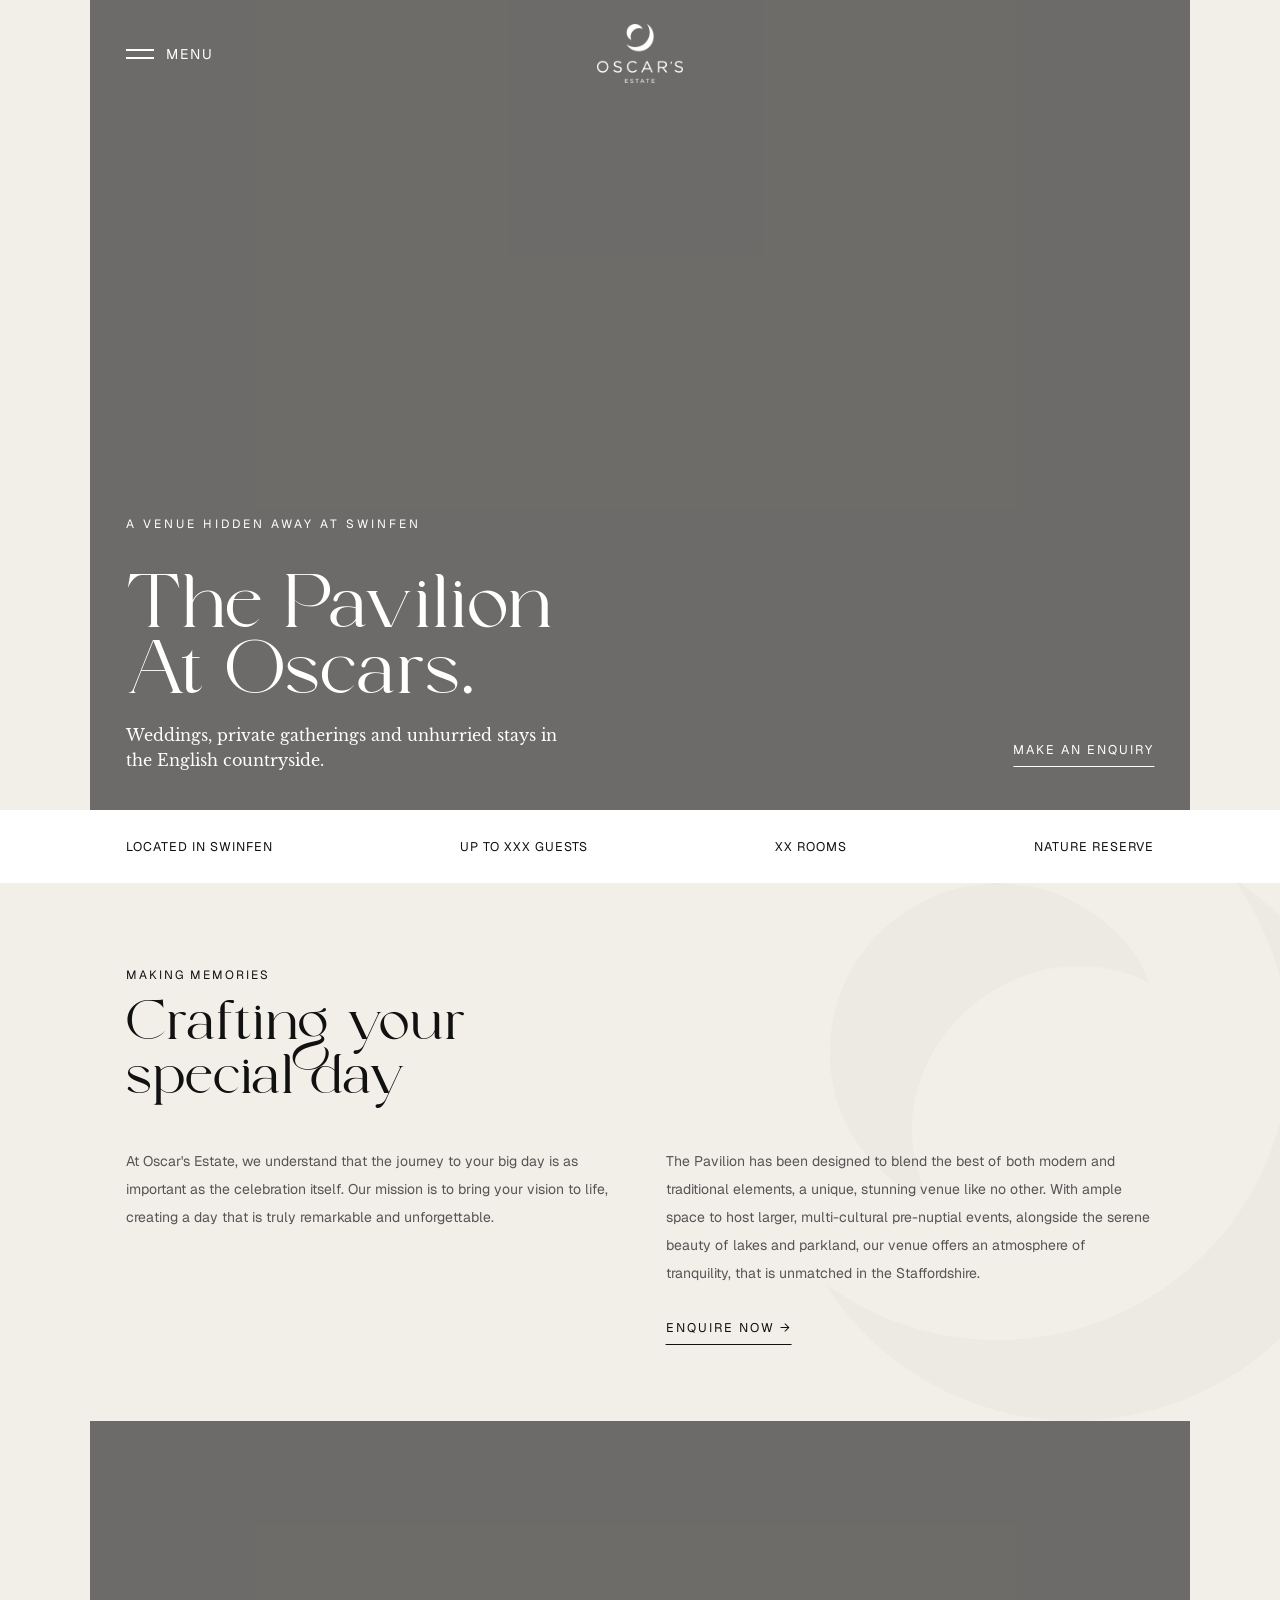
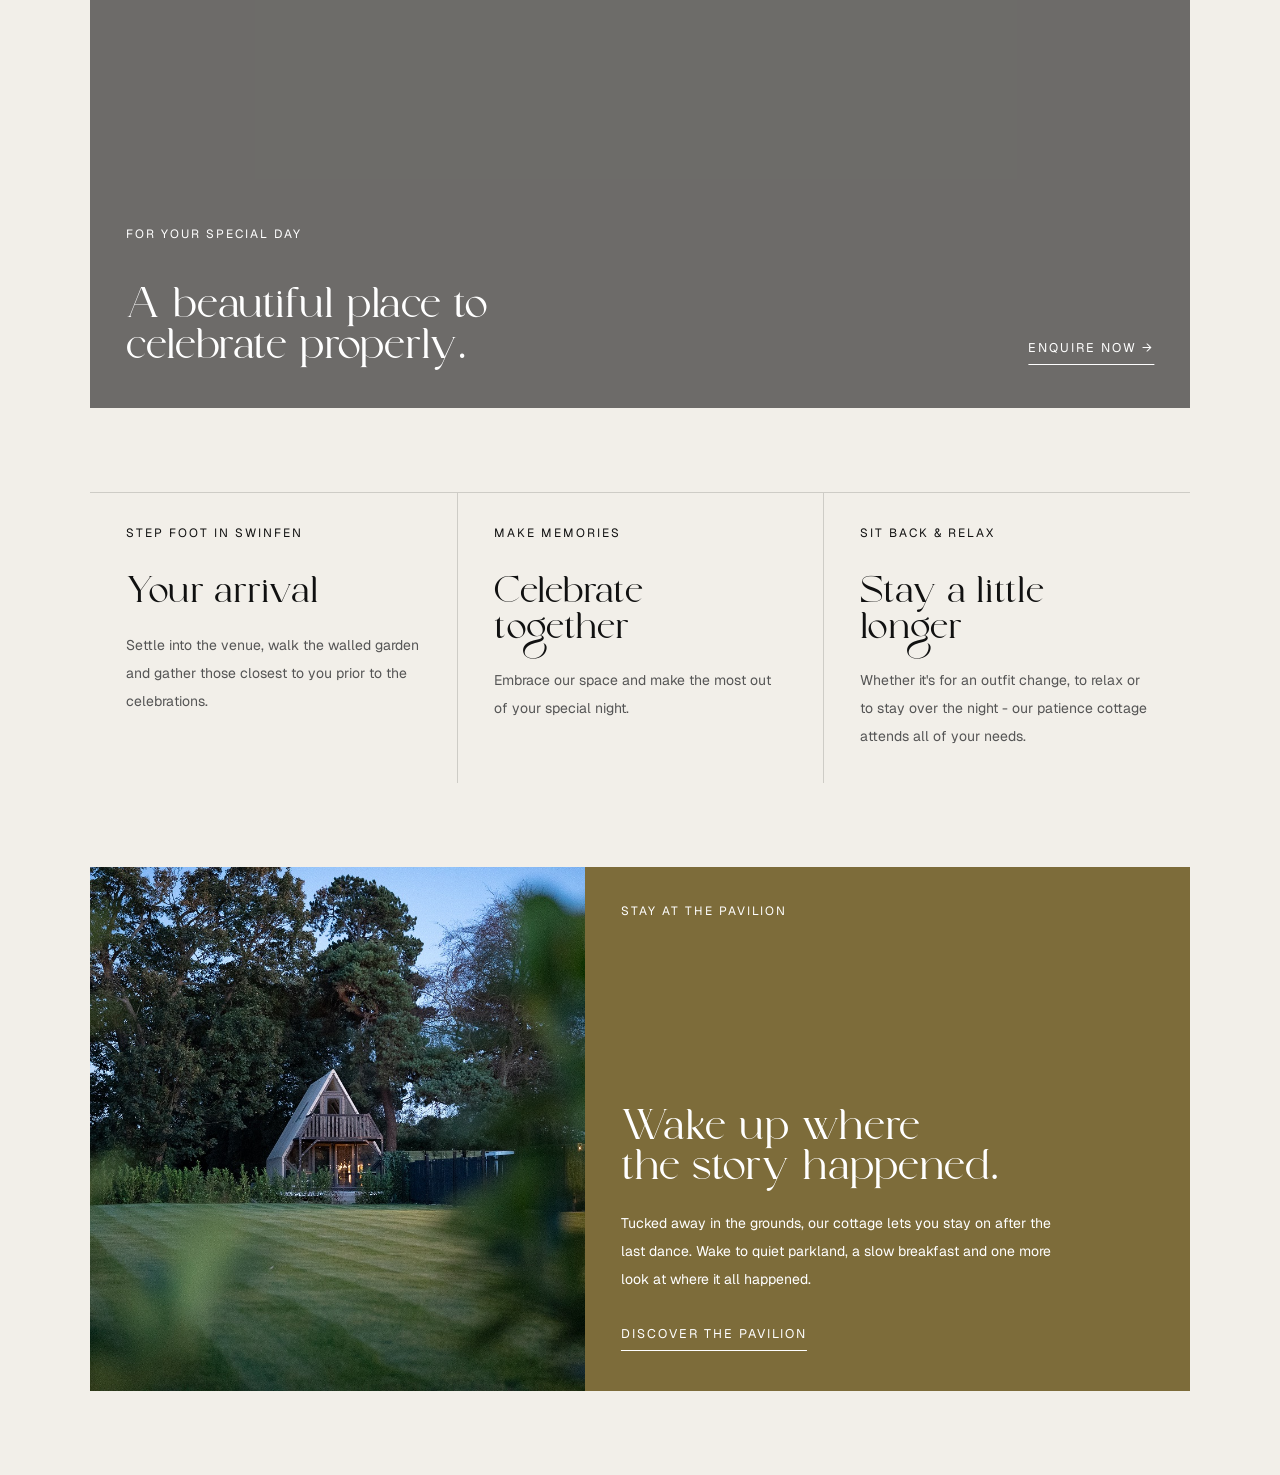
==== index.html @ 6553a11e "Initial commit: Pavilion at Oscar's homepage" ====
<!DOCTYPE html>
<html lang="en">

<head>
    <meta charset="UTF-8">
    <meta name="viewport" content="width=device-width, initial-scale=1.0">
    <meta name="description" content="Pavillion">
    <title>Oscars Estate</title>
    <link rel="icon" type="image/png" href="assets/images/fav.png">
    <link rel="preconnect" href="https://fonts.googleapis.com">
    <link rel="preconnect" href="https://fonts.gstatic.com" crossorigin>
    <link rel="stylesheet" href="https://fonts.googleapis.com/css2?family=Geist:wght@100..900&display=swap">
    <link rel="stylesheet" href="style.css">
    <script src="script.js" defer></script>
</head>

<body>

    <header class="header">
        <button class="menu-toggle" aria-label="Menu" aria-expanded="false" aria-controls="site-menu">
            <span class="menu-toggle__lines" aria-hidden="true">
                <span></span>
                <span></span>
            </span>
            <span class="menu-toggle__label">Menu</span>
        </button>

        <a href="index.html" class="logo">
            <img src="assets/images/logo-white.png" alt="Oscar's Estate">
        </a>
    </header>

    <nav class="site-menu" id="site-menu" aria-label="Main">
        <ul>
            <li><a href="index.html">Home</a></li>
            <li><a href="about.html">About</a></li>
            <li><a href="contact.html">Contact</a></li>
        </ul>
    </nav>

    <main>
        <section class="hero">
            <video class="hero__video" src="assets/images/hero-vid-web.mp4" autoplay muted loop playsinline></video>

            <div class="hero__content">
                <div class="hero__text">
                    <p class="hero__eyebrow">A venue hidden away at Swinfen</p>
                    <h1 class="hero__title">The Pavilion<br> At Oscars.</h1>
                    <p class="hero__body">Weddings, private gatherings and unhurried stays in the English countryside.
                    </p>
                </div>

                <a href="contact.html" class="button">Make an enquiry</a>
            </div>
        </section>

        <section class="stats">
            <ul class="stats__list container">
                <li>Located in Swinfen</li>
                <li>Up to XXX guests</li>
                <li>XX rooms</li>
                <li>Nature reserve</li>
                <!-- Duplicate set for the seamless mobile marquee -->
                <li class="stats__clone" aria-hidden="true">Located in Swinfen</li>
                <li class="stats__clone" aria-hidden="true">Up to XXX guests</li>
                <li class="stats__clone" aria-hidden="true">XX rooms</li>
                <li class="stats__clone" aria-hidden="true">Nature reserve</li>
            </ul>
        </section>

        <section class="intro container">
            <img class="intro__vector" src="assets/images/Vector.png" alt="" aria-hidden="true">

            <p class="eyebrow">Making memories</p>
            <h2 class="intro__title">Crafting your<br> special day</h2>

            <div class="intro__cols">
                <p>At Oscar's Estate, we understand that the journey to your big day is as important as the celebration
                    itself. Our mission is to bring your vision to life, creating a day that is truly remarkable and
                    unforgettable.</p>

                <div>
                    <p>The Pavilion has been designed to blend the best of both modern and traditional elements, a
                        unique, stunning venue like no other. With ample space to host larger, multi-cultural
                        pre-nuptial events, alongside the serene beauty of lakes and parkland, our venue offers an
                        atmosphere of tranquility, that is unmatched in the Staffordshire.</p>
                    <a href="contact.html" class="button button--inline">Enquire now &rarr;</a>
                </div>
            </div>
        </section>

        <section class="feature container">
            <video class="feature__img" src="assets/images/vid2-web.mp4" autoplay muted loop playsinline></video>

            <div class="feature__content">
                <div>
                    <p class="eyebrow">For your special day</p>
                    <h2 class="feature__title">A beautiful place to<br> celebrate properly.</h2>
                </div>

                <a href="contact.html" class="button">Enquire now &rarr;</a>
            </div>
        </section>

        <section class="journey container">
            <article class="journey__item">
                <p class="eyebrow">Step foot in Swinfen</p>
                <h3 class="journey__title">Your arrival</h3>
                <p>Settle into the venue, walk the walled garden and gather those closest to you prior to the
                    celebrations.</p>
            </article>

            <article class="journey__item">
                <p class="eyebrow">Make memories</p>
                <h3 class="journey__title">Celebrate together</h3>
                <p>Embrace our space and make the most out of your special night.</p>
            </article>

            <article class="journey__item">
                <p class="eyebrow">Sit back &amp; relax</p>
                <h3 class="journey__title">Stay a little longer</h3>
                <p>Whether it's for an outfit change, to relax or to stay over the night - our patience cottage
                    attends all of your needs.</p>
            </article>
        </section>

        <section class="stay container">
            <div class="stay__media">
                <img src="assets/images/sectionimg.jpg" alt="The cottage at The Pavilion at dusk" loading="lazy">
            </div>

            <div class="stay__content">
                <p class="eyebrow">Stay at the Pavilion</p>

                <div>
                    <h2 class="stay__title">Wake up where<br> the story happened.</h2>
                    <p class="stay__body">Tucked away in the grounds, our cottage lets you stay on after the last
                        dance. Wake to quiet parkland, a slow breakfast and one more look at where it all happened.</p>
                    <a href="#" class="button button--inline">Discover the Pavilion</a>
                </div>
            </div>
        </section>
    </main>

</body>

</html>
---- style.css ----
*,
*::before,
*::after {
    margin: 0;
    padding: 0;
    box-sizing: border-box;
}

@font-face {
    font-family: "Kugile";
    src: url("assets/fonts/Kugile_Demo.ttf") format("truetype");
    font-weight: 400;
    font-style: normal;
    font-display: swap;
}

@font-face {
    font-family: "Libre Baskerville";
    src: url("assets/fonts/LibreBaskerville-Regular.ttf") format("truetype");
    font-weight: 400;
    font-style: normal;
    font-display: swap;
}

:root {
    --site-width: 86%;
    /* Inner padding shared by header + hero so edges line up: 20px mobile -> 40px MacBook -> 64px max */
    --gutter: clamp(20px, 4px + 2.5vw, 64px);
    /* Vertical space between sections */
    --section-space: clamp(60px, 20px + 5vw, 140px);
    --font-heading: "Kugile", Georgia, serif;
    --font-serif: "Libre Baskerville", Georgia, serif;
    --font-body: "Geist", system-ui, sans-serif;
}

body {
    font-family: var(--font-body);
    color: #111;
    background: #f2efe9;
    overflow-x: clip;
}

a {
    color: inherit;
    text-decoration: none;
}

.container {
    width: var(--site-width);
    margin: 0 auto;
}

/* Header */
.header {
    position: absolute;
    top: 0;
    left: 0;
    right: 0;
    width: var(--site-width);
    margin: 0 auto;
    display: grid;
    grid-template-columns: 1fr auto 1fr;
    align-items: center;
    padding: 24px var(--gutter);
    color: #fff;
    z-index: 100;
}

.logo {
    grid-column: 2;
    display: block;
}

.logo img {
    display: block;
    /* ~44px at 768px -> ~64px on a MacBook -> ~97px on 2560px -> max 110px */
    height: clamp(45px, 21px + 2.98vw, 110px);
    width: auto;
}

/* Burger */
.menu-toggle {
    grid-column: 1;
    justify-self: start;
    display: flex;
    align-items: center;
    gap: 12px;
    background: none;
    border: none;
    color: inherit;
    font: inherit;
    cursor: pointer;
}

.menu-toggle__lines {
    display: flex;
    flex-direction: column;
    gap: 6px;
    width: 28px;
}

.menu-toggle__lines span {
    display: block;
    height: 2px;
    background: currentColor;
    transition: transform 0.3s ease;
}

.menu-toggle__label {
    font-size: 14px;
    text-transform: uppercase;
    letter-spacing: 2px;
}

.menu-toggle[aria-expanded="true"] .menu-toggle__lines span:first-child {
    transform: translateY(4px) rotate(45deg);
}

.menu-toggle[aria-expanded="true"] .menu-toggle__lines span:last-child {
    transform: translateY(-4px) rotate(-45deg);
}

.site-menu {
    position: fixed;
    inset: 0;
    display: flex;
    align-items: center;
    justify-content: center;
    background: #111;
    color: #fff;
    opacity: 0;
    visibility: hidden;
    transition: opacity 0.3s ease, visibility 0.3s ease;
    z-index: 90;
}

.site-menu.is-open {
    opacity: 1;
    visibility: visible;
}

.site-menu ul {
    list-style: none;
    text-align: center;
}

.site-menu li+li {
    margin-top: 24px;
}

.site-menu a {
    font-size: 40px;
}

/* Hero */
.hero {
    position: relative;
    isolation: isolate;
    width: var(--site-width);
    height: 90vh;
    margin: 0 auto;
}

.hero::after {
    content: "";
    position: absolute;
    inset: 0;
    background: rgba(0, 0, 0, 0.55);
    pointer-events: none;
    z-index: 1;
}

.hero__video {
    position: absolute;
    inset: 0;
    display: block;
    width: 100%;
    height: 100%;
    object-fit: cover;
    z-index: 0;
}

.hero__content {
    position: absolute;
    left: 0;
    right: 0;
    bottom: 0;
    display: flex;
    justify-content: space-between;
    align-items: flex-end;
    gap: 32px;
    padding: var(--gutter);
    color: #fff;
    z-index: 2;
}

.hero__content * {
    color: #fff;
}

.hero__eyebrow {
    font-family: var(--font-body);
    font-size: 12px;
    text-transform: uppercase;
    letter-spacing: 3px;
    margin-bottom: clamp(40px, 10px + 3vw, 60px);
}

.hero__title {
    font-family: var(--font-heading);
    font-size: clamp(40px, 20px + 3.6vw, 120px);
    font-weight: 400;
    line-height: 1;
    margin-bottom: 10px;
}

.hero__body {
    font-family: var(--font-serif);
    font-size: 16px;
    line-height: 1.6;
    max-width: 40ch;
}

/* Button */
.button {
    display: inline-block;
    flex-shrink: 0;
    padding: 16px 0;
    font-size: clamp(12px, 10px + 0.2vw, 14px);
    text-transform: uppercase;
    letter-spacing: 2px;
    text-decoration: underline;
    text-underline-offset: 12px;
    text-decoration-thickness: 1px;
    transition: background 0.3s ease, color 0.3s ease;
}

/* Stats bar */
.stats {
    background: #fff;
}

.stats__list {
    display: flex;
    justify-content: space-between;
    gap: 24px;
    list-style: none;
    padding: clamp(20px, 10px + 1.4vw, 32px) var(--gutter);
}

.stats__list li {
    font-size: clamp(12px, 10px + 0.2vw, 14px);
    text-transform: uppercase;
    letter-spacing: 1px;
}

.stats__clone {
    display: none;
}

@keyframes stats-marquee {
    to {
        transform: translateX(-50%);
    }
}

.eyebrow {
    font-size: 12px;
    text-transform: uppercase;
    letter-spacing: 2px;
    margin-bottom: 20px;
}

.button--inline {
    padding: 0;
    margin-top: 32px;
}

/* Intro */
.intro {
    position: relative;
    isolation: isolate;
    padding: var(--section-space) var(--gutter);
}

.intro__vector {
    position: absolute;
    top: 0;
    /* Push past the container to the screen edge */
    right: calc((100% - 100vw) / 2);
    height: 100%;
    width: auto;
    z-index: -1;
    pointer-events: none;
}

.intro__title {
    font-family: var(--font-heading);
    font-size: clamp(36px, 16px + 2.6vw, 90px);
    font-weight: 400;
    line-height: 1.1;
    margin-bottom: clamp(24px, 10px + 2vw, 48px);
}

.intro__cols {
    display: grid;
    grid-template-columns: repeat(2, minmax(0, 46ch));
    gap: clamp(24px, 4vw, 80px);
}

.intro__cols p,
.journey__item p:last-child {
    font-size: 14px;
    line-height: 2;
    color: #555;
}

/* Feature image */
.feature {
    position: relative;
    isolation: isolate;
    aspect-ratio: 15 / 8;
    margin-bottom: var(--section-space);
    color: #fff;
}

.feature::after {
    content: "";
    position: absolute;
    inset: 0;
    background: rgba(0, 0, 0, 0.55);
    pointer-events: none;
    z-index: 1;
}

.feature__img {
    position: absolute;
    inset: 0;
    display: block;
    width: 100%;
    height: 100%;
    object-fit: cover;
    z-index: 0;
}

.feature__content {
    position: absolute;
    left: 0;
    right: 0;
    bottom: 0;
    display: flex;
    justify-content: space-between;
    align-items: flex-end;
    gap: 32px;
    padding: var(--gutter);
    z-index: 2;
}

.feature .eyebrow {
    margin-bottom: clamp(40px, 10px + 3vw, 60px);
}

.feature__title {
    font-family: var(--font-heading);
    font-size: clamp(28px, 14px + 1.8vw, 64px);
    font-weight: 400;
    line-height: 1.1;
}

/* Journey (3 columns) */
.journey {
    display: grid;
    grid-template-columns: repeat(3, 1fr);
    border-top: 1px solid rgba(0, 0, 0, 0.15);
    margin-bottom: var(--section-space);
}

.journey__item {
    padding: clamp(24px, 12px + 1.6vw, 40px) var(--gutter);
}

.journey__item+.journey__item {
    border-left: 1px solid rgba(0, 0, 0, 0.15);
}

.journey .eyebrow {
    margin-bottom: clamp(28px, 12px + 2vw, 48px);
}

.journey__title {
    font-family: var(--font-heading);
    font-size: clamp(26px, 12px + 1.6vw, 52px);
    font-weight: 400;
    line-height: 1.1;
    margin-bottom: 16px;
}

.journey__item p:last-child {
    max-width: 40ch;
}

/* Stay (split card) */
.stay {
    display: grid;
    grid-template-columns: 45fr 55fr;
    aspect-ratio: 21 / 10;
    margin-bottom: var(--section-space);
}

.stay__media {
    position: relative;
    background: #ccc;
}

.stay__media img {
    position: absolute;
    inset: 0;
    display: block;
    width: 100%;
    height: 100%;
    object-fit: cover;
}

.stay__content {
    display: flex;
    flex-direction: column;
    justify-content: space-between;
    gap: 40px;
    padding: var(--gutter);
    /* Extra room for the button underline, which renders below the box */
    padding-bottom: calc(var(--gutter) + 12px);
    background: #7d6c3a;
    color: #fff;
}

.stay__title {
    font-family: var(--font-heading);
    font-size: clamp(28px, 14px + 1.8vw, 64px);
    font-weight: 400;
    line-height: 1.1;
    margin-bottom: 16px;
}

.stay__body {
    font-size: 14px;
    line-height: 2;
    max-width: 50ch;
}

@media (max-width: 768px) {
    :root {
        --site-width: 96%;
    }

    .header {
        padding-block: 20px;
    }

    .menu-toggle__label {
        display: none;
    }

    .logo {
        grid-column: 3;
        justify-self: end;
    }

    .hero {
        height: 50vh;
        min-height: 400px;
    }

    .hero__content {
        flex-direction: column;
        align-items: flex-start;
        gap: 20px;
        padding-bottom: 32px;
    }

    .hero__body {
        font-size: 14px;
    }

    .hero .button,
    .feature .button,
    .stay .button {
        padding: 0;
        text-underline-offset: 8px;
    }

    .site-menu a {
        font-size: 32px;
    }

    .stats {
        overflow: hidden;
    }

    /* Two identical sets side by side; sliding by -50% loops seamlessly */
    .stats__list {
        width: max-content;
        margin: 0;
        gap: 0;
        padding-inline: 0;
        animation: stats-marquee 20s linear infinite;
    }

    .stats__list li {
        flex-shrink: 0;
        padding-right: 48px;
        white-space: nowrap;
    }

    .stats__clone {
        display: list-item;
    }

    .intro__cols {
        grid-template-columns: 1fr;
    }

    .intro__vector {
        height: 50%;
        opacity: 0.6;
    }

    .feature {
        aspect-ratio: auto;
        height: 35vh;
        min-height: 300px;
    }

    .feature__content {
        flex-direction: column;
        align-items: flex-start;
        gap: 20px;
        padding-bottom: 32px;
    }

    .journey {
        grid-template-columns: 1fr;
    }

    .journey__item+.journey__item {
        border-left: 0;
        border-top: 1px solid rgba(0, 0, 0, 0.15);
    }

    .stay {
        grid-template-columns: 1fr;
        aspect-ratio: auto;
    }

    .stay__media {
        aspect-ratio: 4 / 3;
    }
}

@media (max-width: 768px) and (prefers-reduced-motion: reduce) {
    .stats {
        overflow-x: auto;
    }

    .stats__list {
        animation: none;
    }
}
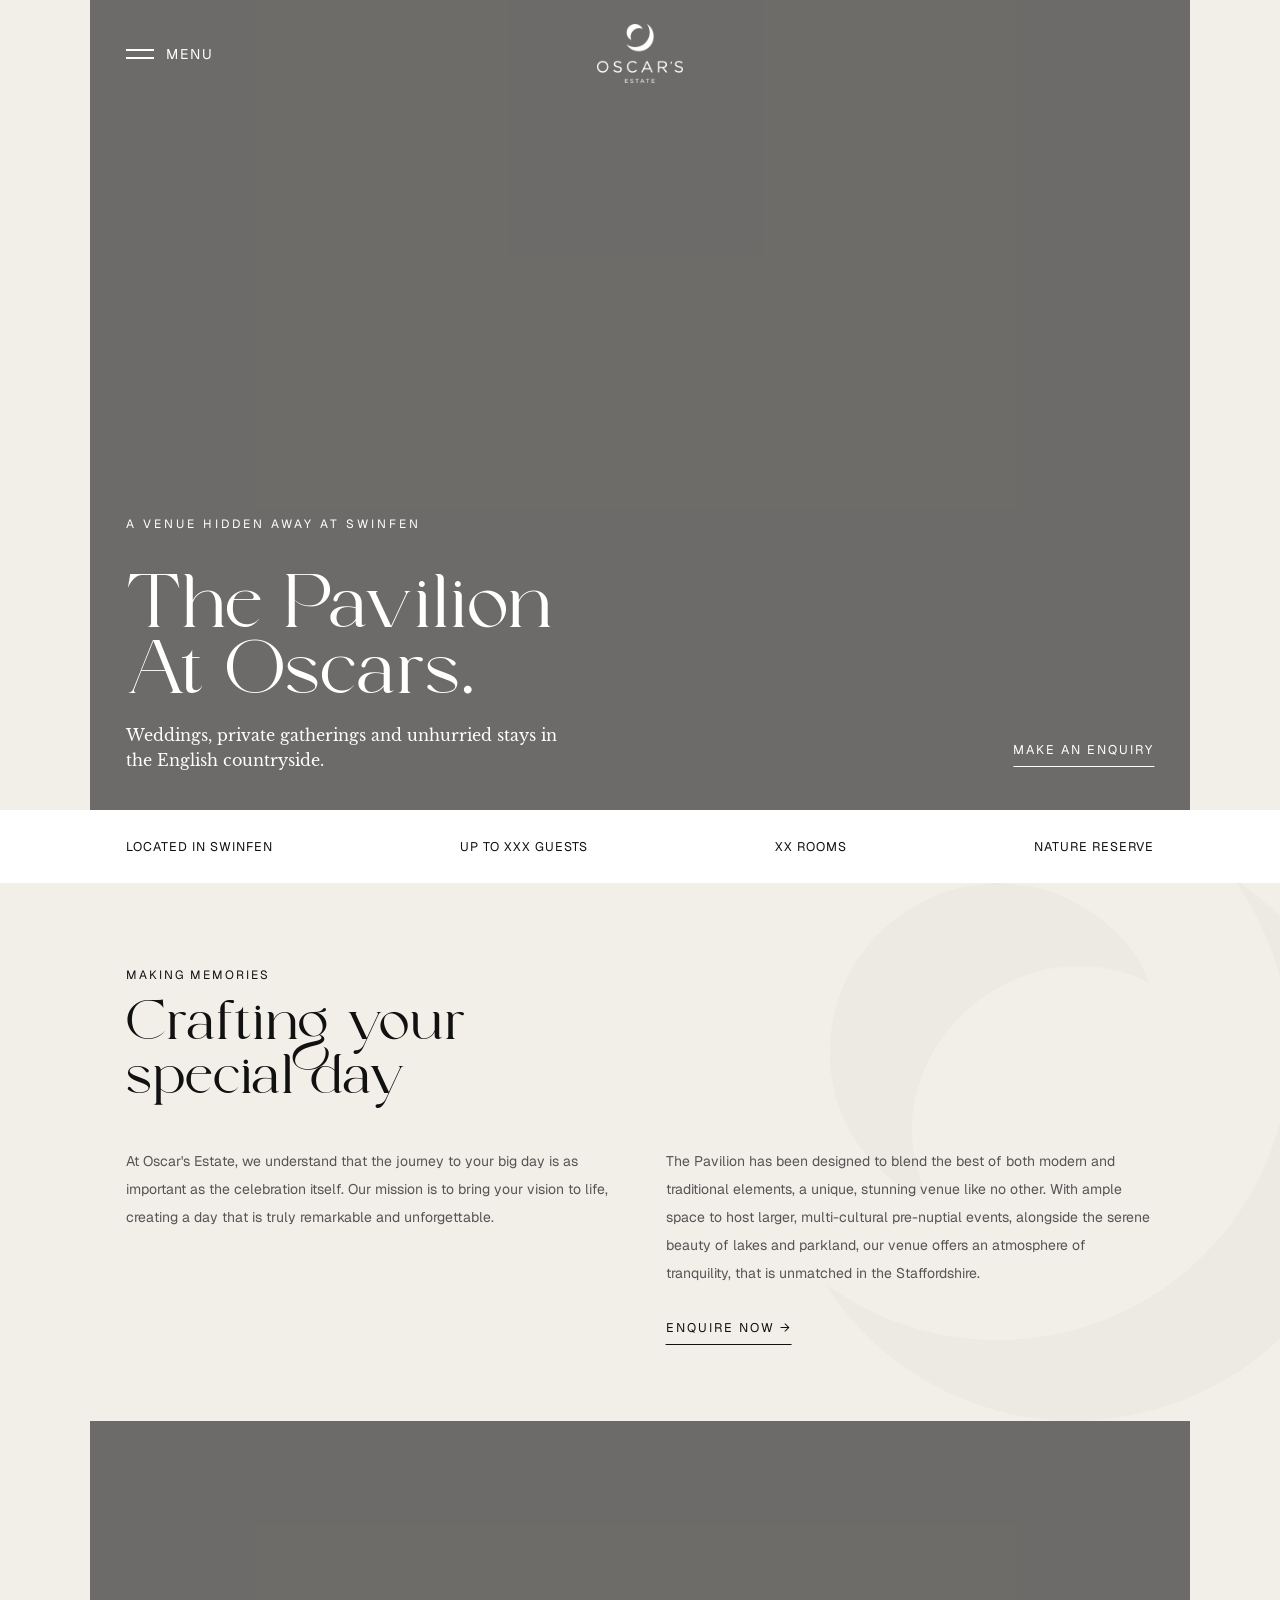
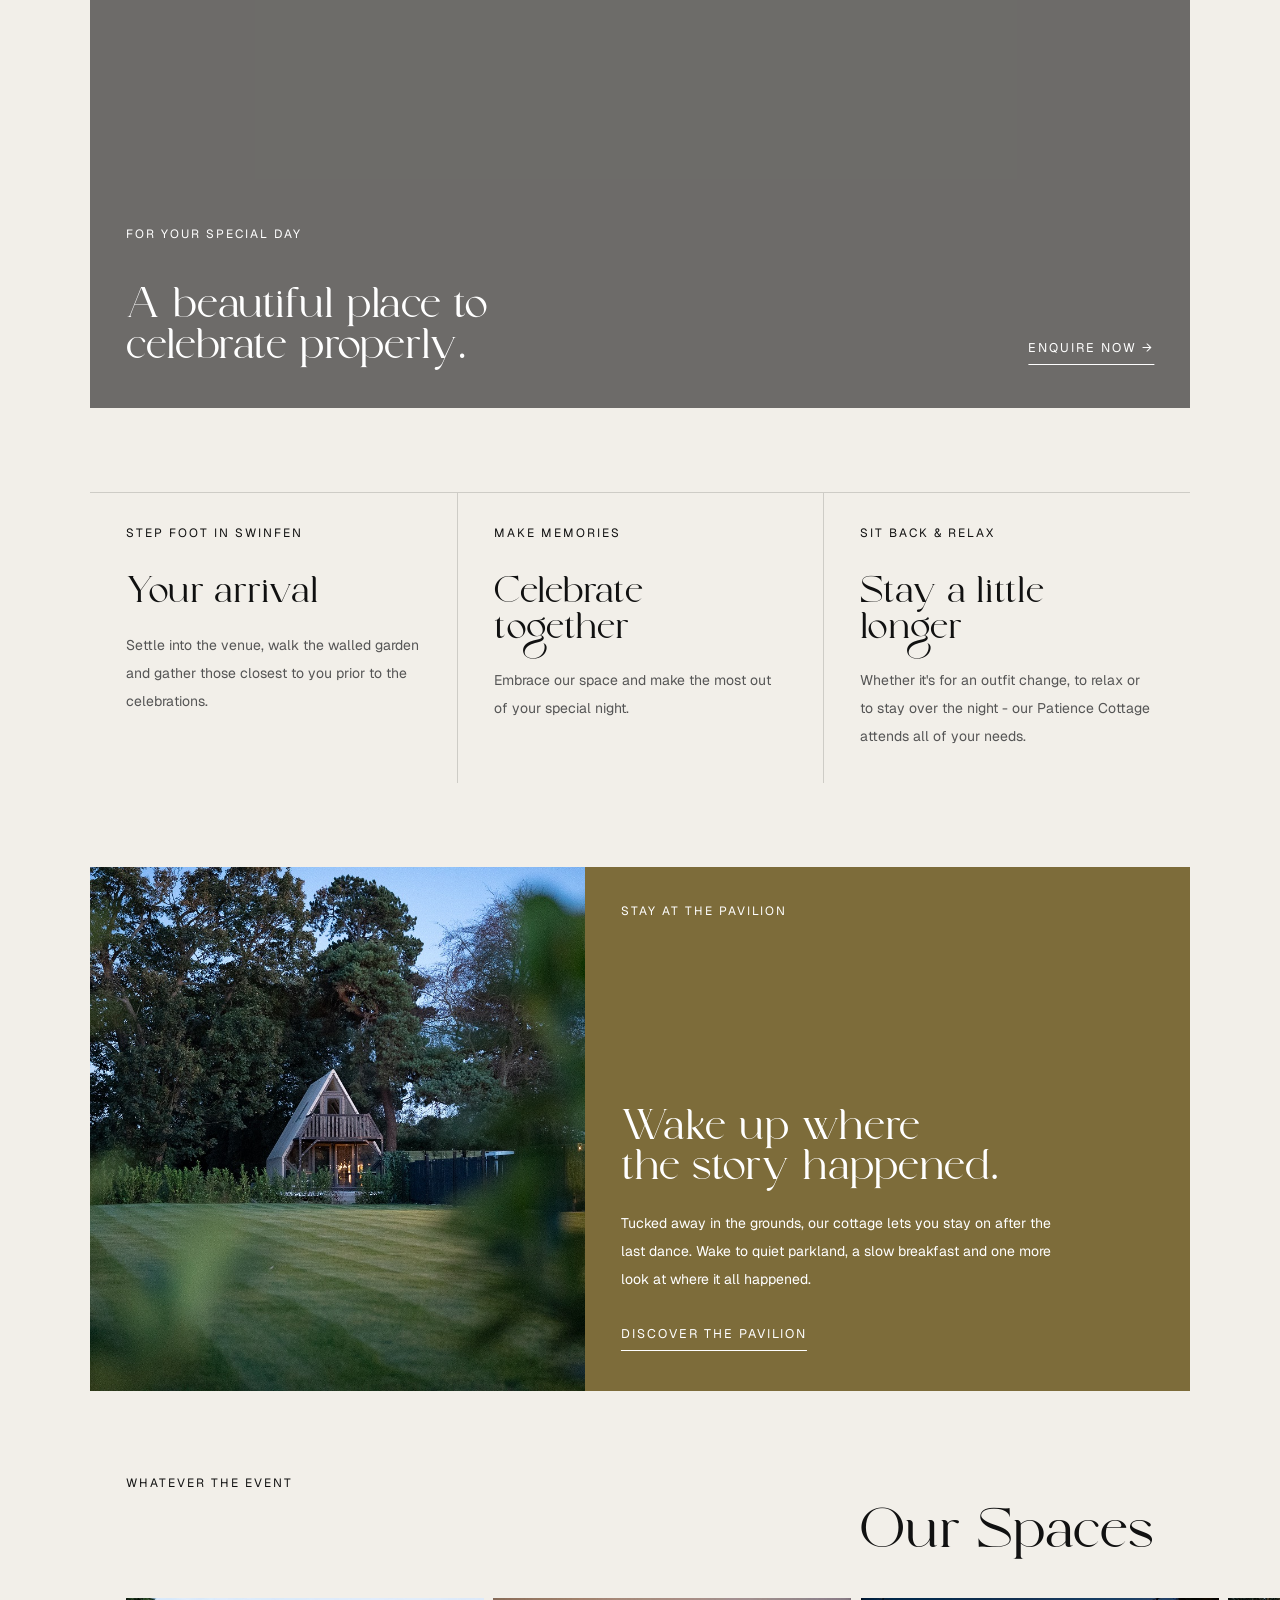
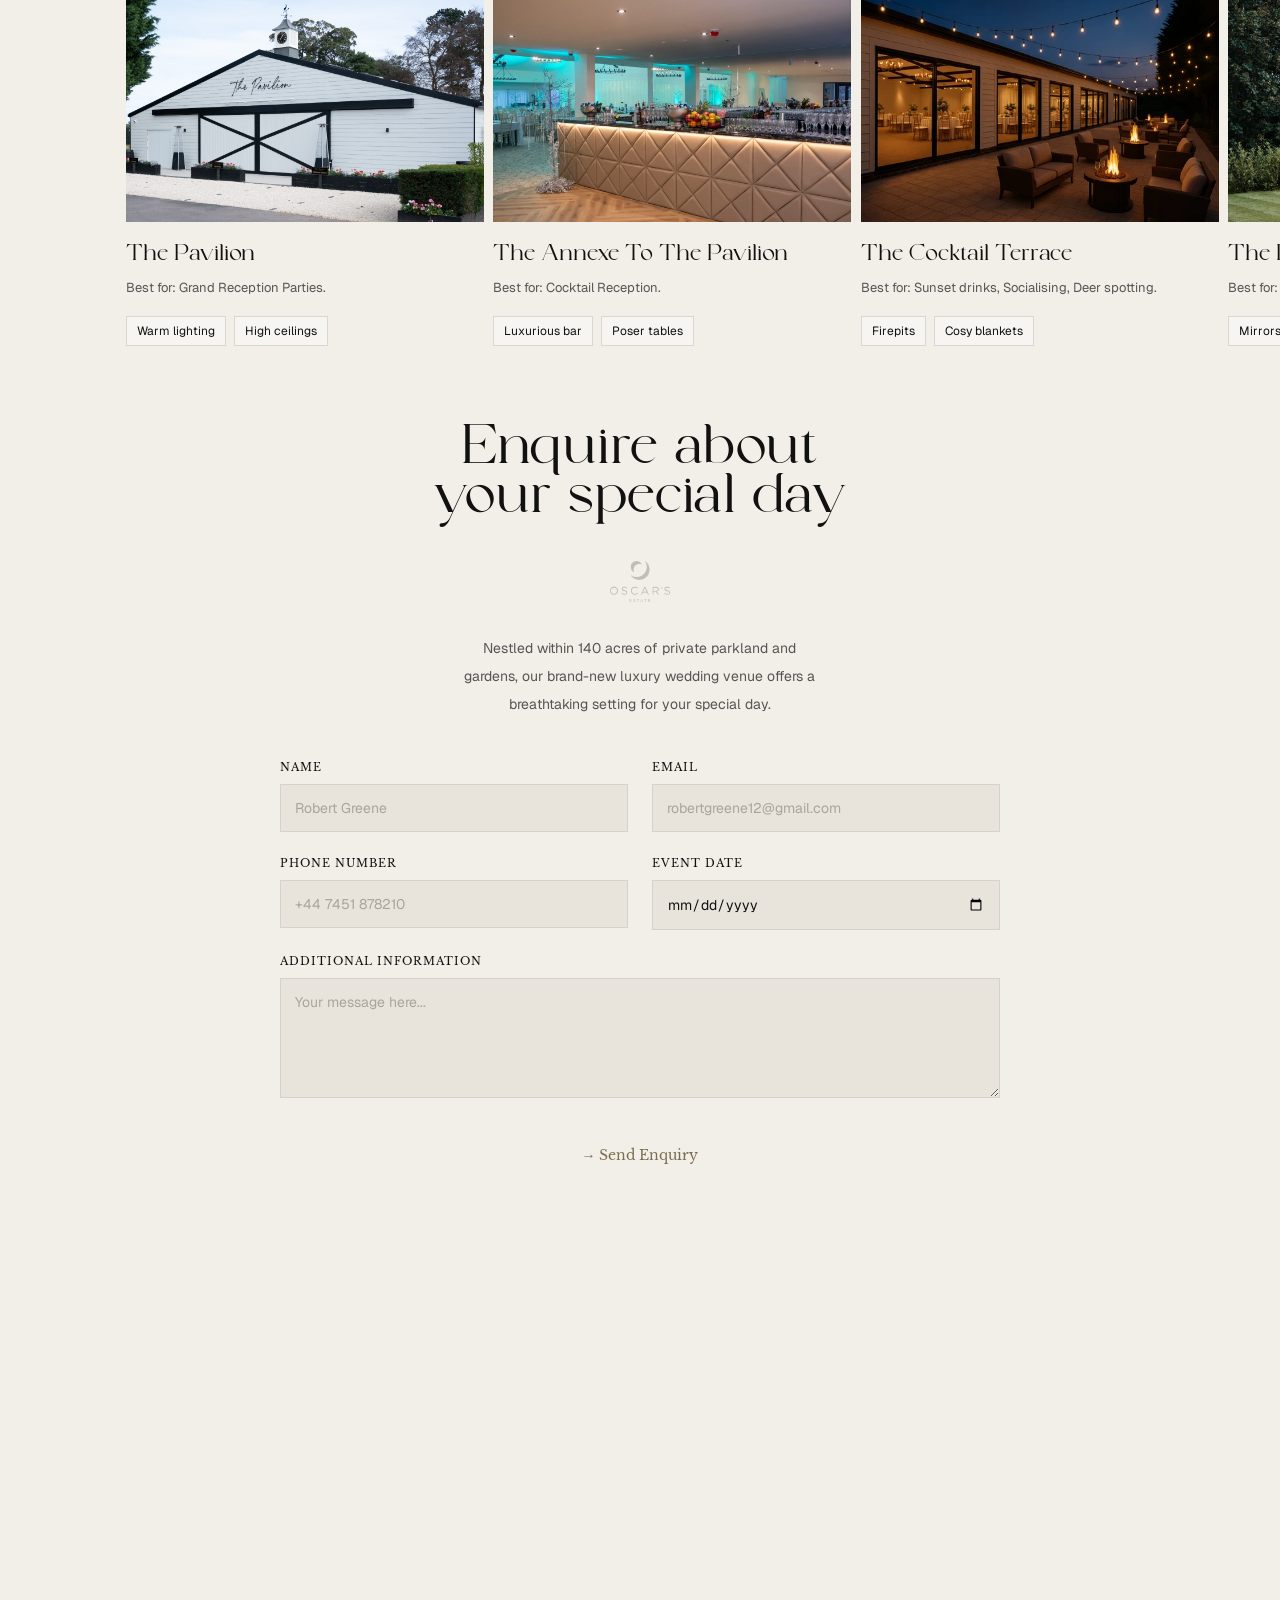
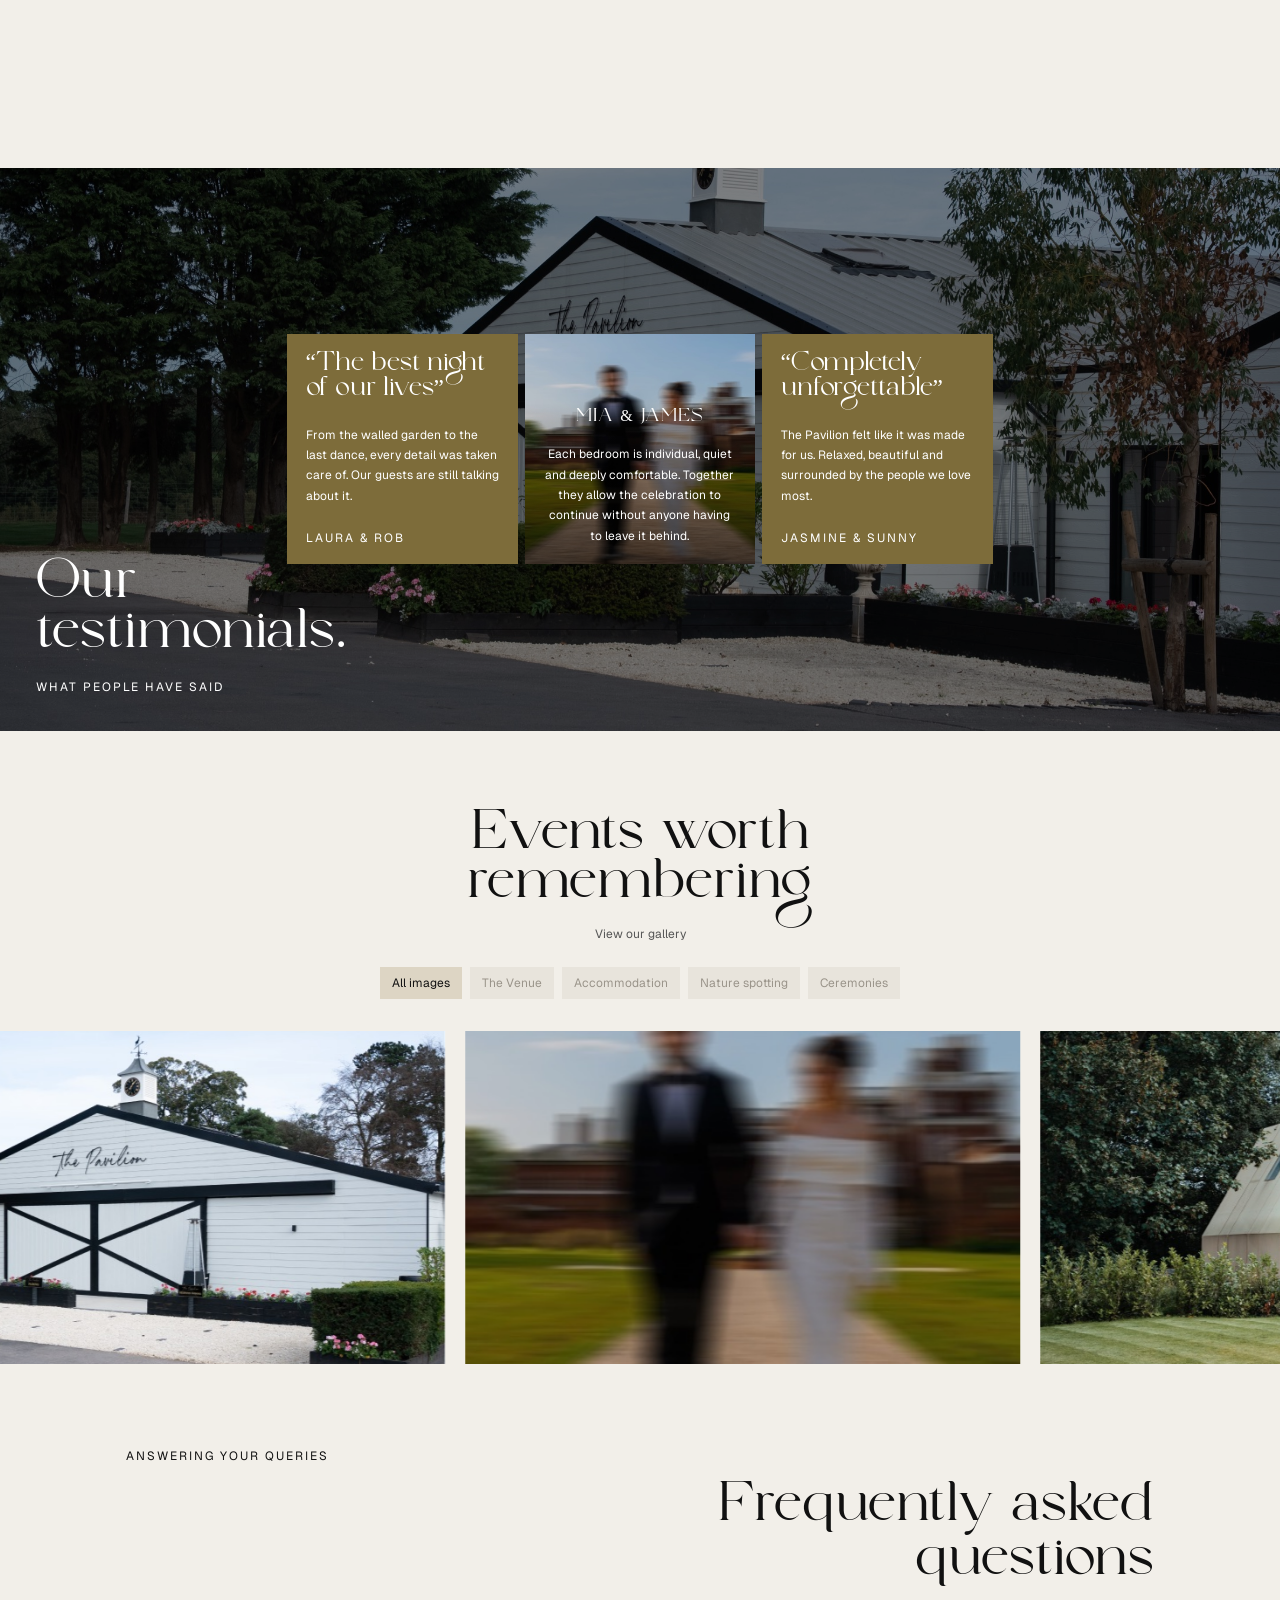
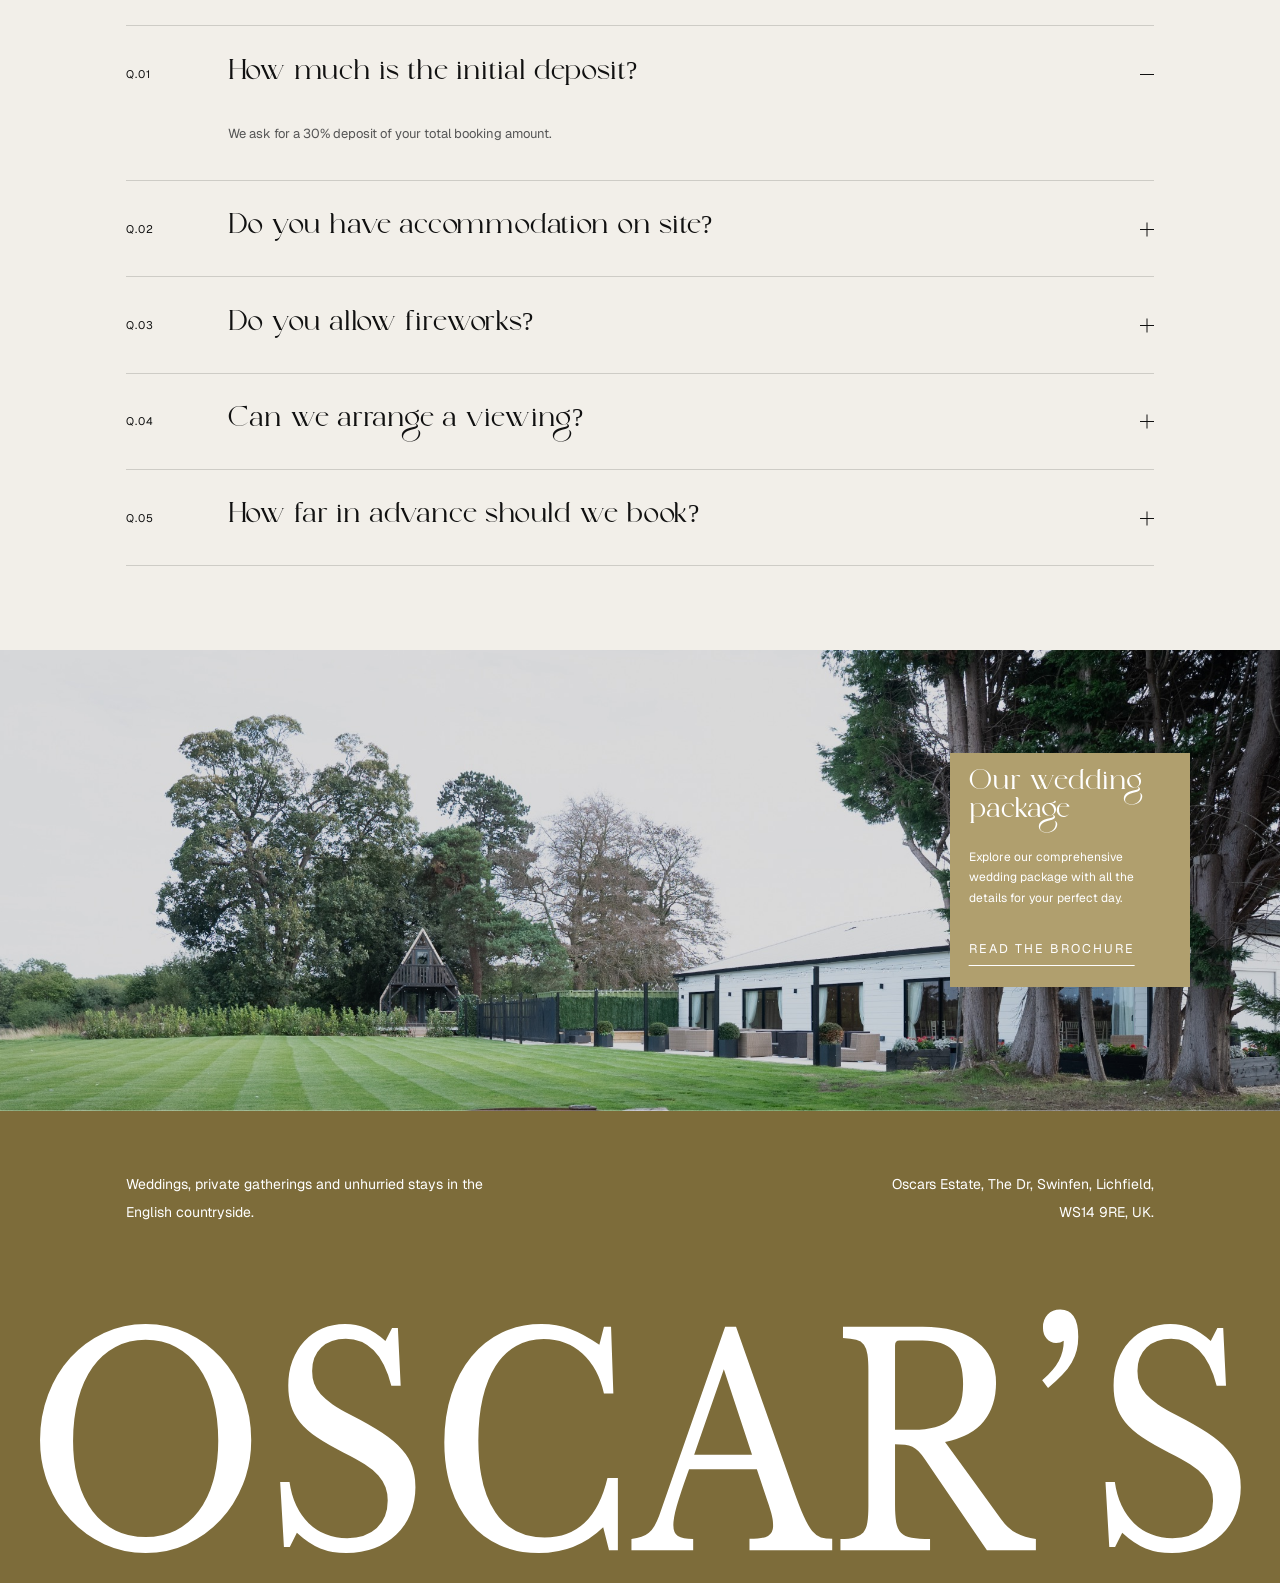
==== commit d6953aaf: "Add gallery and brochure flipbook pages, side nav, enquiry forms and brochure PDF" ====
--- a/index.html
+++ b/index.html
@@ -30,16 +30,24 @@
         </a>
     </header>
 
-    <nav class="site-menu" id="site-menu" aria-label="Main">
-        <ul>
-            <li><a href="index.html">Home</a></li>
-            <li><a href="about.html">About</a></li>
-            <li><a href="contact.html">Contact</a></li>
-        </ul>
-    </nav>
+    <div class="site-menu" id="site-menu">
+        <nav class="site-menu__panel" aria-label="Main">
+            <button type="button" class="site-menu__close" aria-label="Close menu"></button>
+
+            <ul>
+                <li><a href="#home" aria-current="page">Home</a></li>
+                <li><a href="#about">About</a></li>
+                <li><a href="#spaces">Our Spaces</a></li>
+                <li><a href="gallery.html">Gallery</a></li>
+                <li><a href="brochure.html">Brochure</a></li>
+                <li><a href="#faq">FAQs</a></li>
+                <li><a href="#enquire">Enquire</a></li>
+            </ul>
+        </nav>
+    </div>
 
     <main>
-        <section class="hero">
+        <section class="hero" id="home">
             <video class="hero__video" src="assets/images/hero-vid-web.mp4" autoplay muted loop playsinline></video>
 
             <div class="hero__content">
@@ -50,7 +58,7 @@
                     </p>
                 </div>
 
-                <a href="contact.html" class="button">Make an enquiry</a>
+                <a href="#enquire" class="button">Make an enquiry</a>
             </div>
         </section>
 
@@ -68,7 +76,7 @@
             </ul>
         </section>
 
-        <section class="intro container">
+        <section class="intro container" id="about">
             <img class="intro__vector" src="assets/images/Vector.png" alt="" aria-hidden="true">
 
             <p class="eyebrow">Making memories</p>
@@ -84,7 +92,7 @@
                         unique, stunning venue like no other. With ample space to host larger, multi-cultural
                         pre-nuptial events, alongside the serene beauty of lakes and parkland, our venue offers an
                         atmosphere of tranquility, that is unmatched in the Staffordshire.</p>
-                    <a href="contact.html" class="button button--inline">Enquire now &rarr;</a>
+                    <a href="#enquire" class="button button--inline">Enquire now &rarr;</a>
                 </div>
             </div>
         </section>
@@ -98,7 +106,7 @@
                     <h2 class="feature__title">A beautiful place to<br> celebrate properly.</h2>
                 </div>
 
-                <a href="contact.html" class="button">Enquire now &rarr;</a>
+                <a href="#enquire" class="button">Enquire now &rarr;</a>
             </div>
         </section>
 
@@ -119,12 +127,12 @@
             <article class="journey__item">
                 <p class="eyebrow">Sit back &amp; relax</p>
                 <h3 class="journey__title">Stay a little longer</h3>
-                <p>Whether it's for an outfit change, to relax or to stay over the night - our patience cottage
+                <p>Whether it's for an outfit change, to relax or to stay over the night - our Patience Cottage
                     attends all of your needs.</p>
             </article>
         </section>
 
-        <section class="stay container">
+        <section class="stay container" id="stay">
             <div class="stay__media">
                 <img src="assets/images/sectionimg.jpg" alt="The cottage at The Pavilion at dusk" loading="lazy">
             </div>
@@ -136,12 +144,329 @@
                     <h2 class="stay__title">Wake up where<br> the story happened.</h2>
                     <p class="stay__body">Tucked away in the grounds, our cottage lets you stay on after the last
                         dance. Wake to quiet parkland, a slow breakfast and one more look at where it all happened.</p>
-                    <a href="#" class="button button--inline">Discover the Pavilion</a>
-                </div>
+                    <a href="brochure.html" class="button button--inline">Discover the Pavilion</a>
+                </div>
+            </div>
+        </section>
+
+        <section class="spaces" id="spaces">
+            <div class="spaces__head container">
+                <p class="eyebrow">Whatever the event</p>
+                <h2 class="spaces__title">Our Spaces</h2>
+            </div>
+
+            <ul class="spaces__track" aria-label="Our spaces" tabindex="0">
+                <li class="space-card">
+                    <div class="space-card__media">
+                        <img src="assets/images/slider1.jpg" alt="The Pavilion" loading="lazy" draggable="false">
+                    </div>
+                    <h3 class="space-card__title">The Pavilion</h3>
+                    <p class="space-card__best">Best for: Grand Reception Parties.</p>
+                    <ul class="space-card__tags">
+                        <li>Warm lighting</li>
+                        <li>High ceilings</li>
+                    </ul>
+                </li>
+
+                <li class="space-card">
+                    <div class="space-card__media">
+                        <img src="assets/images/slider2.jpg" alt="The Annexe bar" loading="lazy" draggable="false">
+                    </div>
+                    <h3 class="space-card__title">The Annexe To The Pavilion</h3>
+                    <p class="space-card__best">Best for: Cocktail Reception.</p>
+                    <ul class="space-card__tags">
+                        <li>Luxurious bar</li>
+                        <li>Poser tables</li>
+                    </ul>
+                </li>
+
+                <li class="space-card">
+                    <div class="space-card__media">
+                        <img src="assets/images/slider5.webp" alt="The Cocktail Terrace" loading="lazy"
+                            draggable="false">
+                    </div>
+                    <h3 class="space-card__title">The Cocktail Terrace</h3>
+                    <p class="space-card__best">Best for: Sunset drinks, Socialising, Deer spotting.</p>
+                    <ul class="space-card__tags">
+                        <li>Firepits</li>
+                        <li>Cosy blankets</li>
+                    </ul>
+                </li>
+
+                <li class="space-card">
+                    <div class="space-card__media">
+                        <img src="assets/images/slider4.jpg" alt="The Patience Cottage" loading="lazy"
+                            draggable="false">
+                    </div>
+                    <h3 class="space-card__title">The Patience Cottage</h3>
+                    <p class="space-card__best">Best for: Outfit Changes, Relaxation, Rest.</p>
+                    <ul class="space-card__tags">
+                        <li>Mirrors</li>
+                        <li>Steamer</li>
+                        <li>Fridge</li>
+                    </ul>
+                </li>
+
+                <li class="space-card">
+                    <div class="space-card__media">
+                        <img src="assets/images/slider6.jpg" alt="The Walled Garden" loading="lazy" draggable="false">
+                    </div>
+                    <h3 class="space-card__title">The Walled Garden</h3>
+                    <p class="space-card__best">Best for: Drinks Reception &amp; Photography.</p>
+                    <ul class="space-card__tags">
+                        <li>Bandstand</li>
+                        <li>Pristine landscaping</li>
+                    </ul>
+                </li>
+            </ul>
+        </section>
+
+        <section class="enquire container" id="enquire">
+            <h2 class="enquire__title">Enquire about<br> your special day</h2>
+            <img class="enquire__logo" src="assets/images/logo-white.png" alt="" aria-hidden="true">
+            <p class="enquire__intro">Nestled within 140 acres of private parkland and gardens, our brand-new luxury
+                wedding venue offers a breathtaking setting for your special day.</p>
+
+            <form class="enquire__form">
+                <label class="field">
+                    <span>Name</span>
+                    <input type="text" name="name" placeholder="Robert Greene" autocomplete="name" required>
+                </label>
+
+                <label class="field">
+                    <span>Email</span>
+                    <input type="email" name="email" placeholder="robertgreene12@gmail.com" autocomplete="email"
+                        required>
+                </label>
+
+                <label class="field">
+                    <span>Phone number</span>
+                    <input type="tel" name="phone" placeholder="+44 7451 878210" autocomplete="tel">
+                </label>
+
+                <label class="field">
+                    <span>Event date</span>
+                    <input type="date" name="date">
+                </label>
+
+                <label class="field field--full">
+                    <span>Additional information</span>
+                    <textarea name="message" rows="5" placeholder="Your message here..."></textarea>
+                </label>
+
+                <button type="submit" class="enquire__submit">&rarr; Send Enquiry</button>
+            </form>
+        </section>
+
+        <section class="map" id="location">
+            <iframe class="map__frame" title="Map showing the location of The Pavilion at Oscar's"
+                src="https://maps.google.com/maps?q=The+Pavilion+at+Oscars,+Oscars+Estate,+The+Dr,+Swinfen,+Lichfield+WS14+9RE&amp;z=14&amp;output=embed"
+                loading="lazy" referrerpolicy="no-referrer-when-downgrade"></iframe>
+        </section>
+
+        <section class="testimonials" id="testimonials">
+            <img class="testimonials__bg" src="assets/images/testimonials-bg.jpg" alt="" aria-hidden="true"
+                loading="lazy">
+
+            <div class="testimonials__cards">
+                <figure class="quote-card">
+                    <blockquote>
+                        <p class="quote-card__title">&ldquo;The best night of our lives&rdquo;</p>
+                        <p class="quote-card__body">From the walled garden to the last dance, every detail was taken
+                            care of. Our guests are still talking about it.</p>
+                    </blockquote>
+                    <figcaption class="quote-card__name">Laura &amp; Rob</figcaption>
+                </figure>
+
+                <figure class="quote-card quote-card--image">
+                    <img src="assets/images/testimonial-couple.jpg" alt="Mia and James on their wedding day"
+                        loading="lazy">
+                    <figcaption>
+                        <span class="quote-card__couple">Mia &amp; James</span>
+                        <span class="quote-card__body">Each bedroom is individual, quiet and deeply comfortable.
+                            Together they allow the celebration to continue without anyone having to leave it
+                            behind.</span>
+                    </figcaption>
+                </figure>
+
+                <figure class="quote-card">
+                    <blockquote>
+                        <p class="quote-card__title">&ldquo;Completely unforgettable&rdquo;</p>
+                        <p class="quote-card__body">The Pavilion felt like it was made for us. Relaxed, beautiful and
+                            surrounded by the people we love most.</p>
+                    </blockquote>
+                    <figcaption class="quote-card__name">Jasmine &amp; Sunny</figcaption>
+                </figure>
+            </div>
+
+            <div class="testimonials__head">
+                <h2 class="testimonials__title">Our<br> testimonials.</h2>
+                <p class="eyebrow">What people have said</p>
+            </div>
+        </section>
+
+        <section class="gallery" id="gallery">
+            <div class="gallery__head">
+                <h2 class="gallery__title">Events worth<br> remembering</h2>
+                <p class="gallery__sub">View our gallery</p>
+
+                <div class="gallery__filters">
+                    <button type="button" data-filter="all" aria-pressed="true">All images</button>
+                    <button type="button" data-filter="venue" aria-pressed="false">The Venue</button>
+                    <button type="button" data-filter="accommodation" aria-pressed="false">Accommodation</button>
+                    <button type="button" data-filter="nature" aria-pressed="false">Nature spotting</button>
+                    <button type="button" data-filter="ceremonies" aria-pressed="false">Ceremonies</button>
+                </div>
+            </div>
+
+            <div class="gallery__viewport">
+                <ul class="gallery__track">
+                    <li class="gallery__item" data-category="venue"><img src="assets/images/slider1.jpg"
+                            alt="The Pavilion" loading="lazy" draggable="false"></li>
+                    <li class="gallery__item" data-category="ceremonies"><img src="assets/images/testimonial-couple.jpg"
+                            alt="A couple on their wedding day" loading="lazy" draggable="false"></li>
+                    <li class="gallery__item" data-category="accommodation"><img src="assets/images/slider4.jpg"
+                            alt="The Patience Cottage" loading="lazy" draggable="false"></li>
+                    <li class="gallery__item" data-category="venue"><img src="assets/images/slider2.jpg"
+                            alt="The Annexe bar" loading="lazy" draggable="false"></li>
+                    <li class="gallery__item" data-category="nature"><img src="assets/images/slider6.jpg"
+                            alt="The Walled Garden" loading="lazy" draggable="false"></li>
+                    <li class="gallery__item" data-category="venue"><img src="assets/images/slider5.webp"
+                            alt="The Cocktail Terrace" loading="lazy" draggable="false"></li>
+                    <li class="gallery__item" data-category="accommodation"><img src="assets/images/sectionimg.jpg"
+                            alt="The cottage at dusk" loading="lazy" draggable="false"></li>
+                    <li class="gallery__item" data-category="venue"><img src="assets/images/testimonials-bg.jpg"
+                            alt="The front of The Pavilion" loading="lazy" draggable="false"></li>
+                    <li class="gallery__item" data-category="venue"><img src="assets/images/brochureimage.jpg"
+                            alt="The Pavilion at Oscar's Estate" loading="lazy" draggable="false"></li>
+                    <li class="gallery__item" data-category="venue"><img src="assets/images/brochureimage2.jpg"
+                            alt="The Pavilion at Oscar's Estate" loading="lazy" draggable="false"></li>
+                    <li class="gallery__item" data-category="nature"><img src="assets/images/brochureimage3.jpg"
+                            alt="The Walled Garden" loading="lazy" draggable="false"></li>
+                    <li class="gallery__item" data-category="venue"><img src="assets/images/brochureimage4.jpg"
+                            alt="The Annexe at The Pavilion" loading="lazy" draggable="false"></li>
+                    <li class="gallery__item" data-category="venue"><img src="assets/images/brochureimage5.jpg"
+                            alt="Inside The Pavilion" loading="lazy" draggable="false"></li>
+                    <li class="gallery__item" data-category="accommodation"><img src="assets/images/brochureimage6.jpg"
+                            alt="Patience Cottage" loading="lazy" draggable="false"></li>
+                    <li class="gallery__item" data-category="ceremonies"><img src="assets/images/brochureimage7.jpg"
+                            alt="Wedding photography at Oscar's Estate" loading="lazy" draggable="false"></li>
+                </ul>
+            </div>
+        </section>
+
+        <section class="faq container" id="faq">
+            <div class="faq__head">
+                <p class="eyebrow">Answering your queries</p>
+                <h2 class="faq__title">Frequently asked<br> questions</h2>
+            </div>
+
+            <div class="faq__list">
+                <div class="faq__item is-open">
+                    <h3 class="faq__q">
+                        <button type="button" class="faq__toggle" aria-expanded="true" aria-controls="faq-1">
+                            <span class="faq__num">Q.01</span>
+                            <span class="faq__question">How much is the initial deposit?</span>
+                            <span class="faq__icon" aria-hidden="true"></span>
+                        </button>
+                    </h3>
+                    <div class="faq__answer" id="faq-1">
+                        <div>
+                            <p>We ask for a 30% deposit of your total booking amount.</p>
+                        </div>
+                    </div>
+                </div>
+
+                <div class="faq__item">
+                    <h3 class="faq__q">
+                        <button type="button" class="faq__toggle" aria-expanded="false" aria-controls="faq-2">
+                            <span class="faq__num">Q.02</span>
+                            <span class="faq__question">Do you have accommodation on site?</span>
+                            <span class="faq__icon" aria-hidden="true"></span>
+                        </button>
+                    </h3>
+                    <div class="faq__answer" id="faq-2">
+                        <div>
+                            <p>Yes, we can currently sleep up to 12 people, between the Lakeside Lodge and Patience
+                                Cottage. We are always expanding Oscars Estate so there may be more accommodation for
+                                your date.</p>
+                        </div>
+                    </div>
+                </div>
+
+                <div class="faq__item">
+                    <h3 class="faq__q">
+                        <button type="button" class="faq__toggle" aria-expanded="false" aria-controls="faq-3">
+                            <span class="faq__num">Q.03</span>
+                            <span class="faq__question">Do you allow fireworks?</span>
+                            <span class="faq__icon" aria-hidden="true"></span>
+                        </button>
+                    </h3>
+                    <div class="faq__answer" id="faq-3">
+                        <div>
+                            <p>Yes, we do allow fireworks, please discuss this with Jasmin.</p>
+                        </div>
+                    </div>
+                </div>
+
+                <div class="faq__item">
+                    <h3 class="faq__q">
+                        <button type="button" class="faq__toggle" aria-expanded="false" aria-controls="faq-4">
+                            <span class="faq__num">Q.04</span>
+                            <span class="faq__question">Can we arrange a viewing?</span>
+                            <span class="faq__icon" aria-hidden="true"></span>
+                        </button>
+                    </h3>
+                    <div class="faq__answer" id="faq-4">
+                        <div>
+                            <p>Of course. Send us a message through our <a href="#enquire">enquiry form</a> and we'll
+                                find a time to show you around.</p>
+                        </div>
+                    </div>
+                </div>
+
+                <div class="faq__item">
+                    <h3 class="faq__q">
+                        <button type="button" class="faq__toggle" aria-expanded="false" aria-controls="faq-5">
+                            <span class="faq__num">Q.05</span>
+                            <span class="faq__question">How far in advance should we book?</span>
+                            <span class="faq__icon" aria-hidden="true"></span>
+                        </button>
+                    </h3>
+                    <div class="faq__answer" id="faq-5">
+                        <div>
+                            <p>Popular dates go quickly, so we recommend enquiring as early as possible to check
+                                availability.</p>
+                        </div>
+                    </div>
+                </div>
+            </div>
+        </section>
+
+        <section class="brochure" id="brochure">
+            <img class="brochure__img" src="assets/images/brochure.jpg" alt="The Pavilion and lawns at Oscar's Estate"
+                loading="lazy">
+
+            <div class="brochure__card">
+                <h2 class="brochure__title">Our wedding<br> package</h2>
+                <p class="brochure__body">Explore our comprehensive wedding package with all the details for your
+                    perfect day.</p>
+                <a href="brochure.html" class="button button--inline brochure__link">Read the brochure</a>
             </div>
         </section>
     </main>
 
+    <footer class="footer">
+        <div class="footer__info">
+            <p>Weddings, private gatherings and unhurried stays in the English countryside.</p>
+            <address>Oscars Estate, The Dr, Swinfen, Lichfield,<br> WS14 9RE, UK.</address>
+        </div>
+
+        <svg class="footer__wordmark" viewBox="0 0 1000 210" role="img" aria-label="Oscar's">
+            <text x="0" y="206" textLength="1000" lengthAdjust="spacingAndGlyphs">OSCAR&rsquo;S</text>
+        </svg>
+    </footer>
+
 </body>
 
 </html>
--- a/style.css
+++ b/style.css
@@ -24,13 +24,22 @@
 
 :root {
     --site-width: 86%;
-    /* Inner padding shared by header + hero so edges line up: 20px mobile -> 40px MacBook -> 64px max */
     --gutter: clamp(20px, 4px + 2.5vw, 64px);
-    /* Vertical space between sections */
     --section-space: clamp(60px, 20px + 5vw, 140px);
+    --olive: #7d6c3a;
     --font-heading: "Kugile", Georgia, serif;
     --font-serif: "Libre Baskerville", Georgia, serif;
     --font-body: "Geist", system-ui, sans-serif;
+}
+
+html {
+    scroll-behavior: smooth;
+}
+
+@media (prefers-reduced-motion: reduce) {
+    html {
+        scroll-behavior: auto;
+    }
 }
 
 body {
@@ -78,6 +87,15 @@
     width: auto;
 }
 
+/* Dark header for pages without a hero image */
+.header--dark {
+    color: #111;
+}
+
+.header--dark .logo img {
+    filter: invert(1);
+}
+
 /* Burger */
 .menu-toggle {
     grid-column: 1;
@@ -120,36 +138,88 @@
     transform: translateY(-4px) rotate(-45deg);
 }
 
+/* Side nav: dimmed backdrop + panel that slides in from the left */
 .site-menu {
     position: fixed;
     inset: 0;
-    display: flex;
-    align-items: center;
-    justify-content: center;
-    background: #111;
-    color: #fff;
+    background: rgba(0, 0, 0, 0.4);
     opacity: 0;
     visibility: hidden;
-    transition: opacity 0.3s ease, visibility 0.3s ease;
-    z-index: 90;
+    transition: opacity 0.4s ease, visibility 0s 0.4s;
+    z-index: 200;
 }
 
 .site-menu.is-open {
     opacity: 1;
     visibility: visible;
+    transition: opacity 0.4s ease;
+}
+
+.site-menu__panel {
+    position: absolute;
+    top: 0;
+    bottom: 0;
+    left: 0;
+    display: flex;
+    flex-direction: column;
+    width: min(420px, 85%);
+    padding: 32px clamp(28px, 4vw, 56px);
+    overflow-y: auto;
+    color: #111;
+    background: #f2efe9;
+    transform: translateX(-100%);
+    transition: transform 0.5s cubic-bezier(0.22, 1, 0.36, 1);
+}
+
+.site-menu.is-open .site-menu__panel {
+    transform: translateX(0);
+}
+
+.site-menu__close {
+    position: relative;
+    align-self: flex-start;
+    width: 28px;
+    height: 28px;
+    margin-bottom: clamp(32px, 6vh, 64px);
+    background: none;
+    border: 0;
+    color: inherit;
+    cursor: pointer;
+}
+
+.site-menu__close::before,
+.site-menu__close::after {
+    content: "";
+    position: absolute;
+    top: 50%;
+    left: 0;
+    right: 0;
+    height: 2px;
+    background: currentColor;
+    transform: rotate(45deg);
+}
+
+.site-menu__close::after {
+    transform: rotate(-45deg);
 }
 
 .site-menu ul {
     list-style: none;
-    text-align: center;
 }
 
 .site-menu li+li {
-    margin-top: 24px;
+    margin-top: clamp(12px, 2vh, 20px);
 }
 
 .site-menu a {
-    font-size: 40px;
+    font-family: var(--font-heading);
+    font-size: clamp(24px, 3.6vh, 34px);
+    line-height: 1.2;
+    transition: opacity 0.3s ease;
+}
+
+.site-menu a:hover {
+    opacity: 0.6;
 }
 
 /* Hero */
@@ -427,9 +497,8 @@
     justify-content: space-between;
     gap: 40px;
     padding: var(--gutter);
-    /* Extra room for the button underline, which renders below the box */
     padding-bottom: calc(var(--gutter) + 12px);
-    background: #7d6c3a;
+    background: var(--olive);
     color: #fff;
 }
 
@@ -447,9 +516,1144 @@
     max-width: 50ch;
 }
 
+.spaces {
+    margin-bottom: var(--section-space);
+}
+
+.spaces__head {
+    display: flex;
+    flex-direction: column;
+    padding-inline: var(--gutter);
+    margin-bottom: clamp(24px, 12px + 1.6vw, 48px);
+}
+
+.spaces__title {
+    align-self: flex-end;
+    font-family: var(--font-heading);
+    font-size: clamp(36px, 16px + 2.6vw, 90px);
+    font-weight: 400;
+    line-height: 1.1;
+}
+
+.spaces__track {
+    --track-inset: calc((100% - var(--site-width)) / 2 + var(--gutter));
+    position: relative;
+    display: flex;
+    gap: clamp(8px, 4px + 0.4vw, 16px);
+    list-style: none;
+    overflow-x: auto;
+    overscroll-behavior-x: contain;
+    scroll-snap-type: x mandatory;
+    padding-inline: var(--track-inset);
+    scroll-padding-inline: var(--track-inset);
+    scrollbar-width: none;
+    cursor: grab;
+}
+
+.spaces__track::-webkit-scrollbar {
+    display: none;
+}
+
+.spaces__track.is-dragging {
+    cursor: grabbing;
+    scroll-snap-type: none;
+    user-select: none;
+}
+
+.space-card {
+    flex: 0 0 clamp(260px, 28vw, 560px);
+    scroll-snap-align: start;
+}
+
+.space-card__media {
+    aspect-ratio: 16 / 10;
+    margin-bottom: clamp(20px, 8px + 1.2vw, 32px);
+    background: #ccc;
+    overflow: hidden;
+}
+
+.space-card__media img {
+    display: block;
+    width: 100%;
+    height: 100%;
+    object-fit: cover;
+    -webkit-user-drag: none;
+}
+
+.space-card__title {
+    font-family: var(--font-heading);
+    font-size: clamp(18px, 6px + 1.1vw, 32px);
+    font-weight: 400;
+    line-height: 1.1;
+    margin-bottom: 12px;
+}
+
+.space-card__best {
+    font-size: 13px;
+    color: #555;
+    margin-bottom: 20px;
+}
+
+.space-card__tags {
+    display: flex;
+    flex-wrap: wrap;
+    gap: 8px;
+    list-style: none;
+}
+
+.space-card__tags li {
+    font-size: 12px;
+    padding: 6px 10px;
+    border: 1px solid rgba(0, 0, 0, 0.12);
+    background: rgba(255, 255, 255, 0.35);
+}
+
+/* Testimonials */
+.testimonials {
+    position: relative;
+    isolation: isolate;
+    display: grid;
+    width: 100%;
+    /* Cards sit in the middle row; title sits in the bottom row */
+    grid-template-rows: 1fr auto 1fr;
+    min-height: clamp(480px, 42vw, 820px);
+    padding: var(--gutter);
+    color: #fff;
+    background: #333;
+}
+
+.testimonials::after {
+    content: "";
+    position: absolute;
+    inset: 0;
+    background: rgba(0, 0, 0, 0.35);
+    pointer-events: none;
+    z-index: -1;
+}
+
+.testimonials__bg {
+    position: absolute;
+    inset: 0;
+    display: block;
+    width: 100%;
+    height: 100%;
+    object-fit: cover;
+    z-index: -2;
+}
+
+.testimonials__cards {
+    grid-row: 2;
+    display: flex;
+    justify-content: center;
+    gap: clamp(6px, 2px + 0.4vw, 12px);
+}
+
+.quote-card {
+    position: relative;
+    display: flex;
+    flex-direction: column;
+    justify-content: space-between;
+    gap: 24px;
+    flex: 0 0 clamp(220px, 18vw, 360px);
+    min-height: clamp(220px, 17vw, 340px);
+    padding: clamp(16px, 8px + 0.8vw, 28px);
+    background: var(--olive);
+}
+
+.quote-card__title {
+    font-family: var(--font-heading);
+    font-size: clamp(20px, 8px + 1.2vw, 34px);
+    line-height: 1.1;
+    margin-bottom: clamp(16px, 8px + 1vw, 28px);
+}
+
+.quote-card__body {
+    font-size: 12px;
+    line-height: 1.7;
+}
+
+.quote-card__name {
+    font-size: 12px;
+    text-transform: uppercase;
+    letter-spacing: 2px;
+}
+
+.quote-card--image {
+    justify-content: flex-end;
+    overflow: hidden;
+    text-align: center;
+    background: #555;
+}
+
+.quote-card--image::after {
+    content: "";
+    position: absolute;
+    inset: 0;
+    background: linear-gradient(to top, rgba(0, 0, 0, 0.6), transparent 70%);
+}
+
+.quote-card--image img {
+    position: absolute;
+    inset: 0;
+    width: 100%;
+    height: 100%;
+    object-fit: cover;
+}
+
+.quote-card--image figcaption {
+    position: relative;
+    z-index: 1;
+    display: flex;
+    flex-direction: column;
+    gap: 12px;
+}
+
+.quote-card__couple {
+    font-family: var(--font-heading);
+    font-size: clamp(16px, 8px + 0.6vw, 22px);
+    text-transform: uppercase;
+    letter-spacing: 1px;
+}
+
+.testimonials__head {
+    grid-row: 3;
+    align-self: end;
+}
+
+.testimonials__title {
+    font-family: var(--font-heading);
+    font-size: clamp(36px, 16px + 2.6vw, 90px);
+    font-weight: 400;
+    line-height: 1;
+    margin-bottom: 16px;
+}
+
+.testimonials__head .eyebrow {
+    margin-bottom: 0;
+}
+
+/* Enquire */
+.enquire {
+    padding: 0 var(--gutter) var(--section-space);
+    text-align: center;
+}
+
+.enquire__title {
+    font-family: var(--font-heading);
+    font-size: clamp(36px, 16px + 2.6vw, 90px);
+    font-weight: 400;
+    line-height: 1;
+    margin-bottom: clamp(24px, 12px + 1.6vw, 40px);
+}
+
+.enquire__logo {
+    display: block;
+    height: clamp(36px, 20px + 1.6vw, 56px);
+    width: auto;
+    margin: 0 auto clamp(24px, 12px + 1.6vw, 40px);
+    filter: invert(1);
+    opacity: 0.2;
+}
+
+.enquire__intro {
+    max-width: 40ch;
+    margin: 0 auto clamp(32px, 16px + 2vw, 56px);
+    font-size: 14px;
+    line-height: 2;
+    color: #555;
+}
+
+.enquire__form {
+    display: grid;
+    grid-template-columns: 1fr 1fr;
+    gap: 24px;
+    max-width: 720px;
+    margin: 0 auto;
+    text-align: left;
+}
+
+.field {
+    display: flex;
+    flex-direction: column;
+    gap: 10px;
+}
+
+.field--full {
+    grid-column: 1 / -1;
+}
+
+.field span {
+    font-family: var(--font-serif);
+    font-size: 11px;
+    text-transform: uppercase;
+    letter-spacing: 1px;
+}
+
+.field input,
+.field textarea {
+    width: 100%;
+    padding: 14px;
+    font: inherit;
+    font-size: 14px;
+    color: #111;
+    background: #e8e4dc;
+    border: 1px solid rgba(0, 0, 0, 0.08);
+    border-radius: 0;
+    appearance: none;
+}
+
+.field textarea {
+    resize: vertical;
+}
+
+.field input::placeholder,
+.field textarea::placeholder {
+    color: #aaa49a;
+}
+
+.field input:focus,
+.field textarea:focus {
+    outline: none;
+    border-color: rgba(0, 0, 0, 0.35);
+}
+
+.enquire__submit {
+    grid-column: 1 / -1;
+    justify-self: center;
+    margin-top: 16px;
+    padding: 8px 0;
+    font-family: var(--font-serif);
+    font-size: 14px;
+    color: #7b6d4f;
+    background: none;
+    border: 0;
+    cursor: pointer;
+}
+
+.enquire__submit:hover {
+    text-decoration: underline;
+    text-underline-offset: 6px;
+}
+
+/* Map */
+.map__frame {
+    display: block;
+    width: 100%;
+    height: clamp(320px, 40vw, 640px);
+    border: 0;
+    /* Mute Google's colours to sit with the cream palette */
+    filter: grayscale(1) sepia(0.25) contrast(0.9) brightness(1.05);
+}
+
+/* Gallery */
+.gallery {
+    padding-top: var(--section-space);
+    margin-bottom: var(--section-space);
+}
+
+.gallery__head {
+    padding-inline: var(--gutter);
+    margin-bottom: clamp(24px, 12px + 1.6vw, 48px);
+    text-align: center;
+}
+
+.gallery__title {
+    font-family: var(--font-heading);
+    font-size: clamp(36px, 16px + 2.6vw, 90px);
+    font-weight: 400;
+    line-height: 1;
+    margin-bottom: 12px;
+}
+
+.gallery__sub {
+    font-size: 12px;
+    color: #555;
+    margin-bottom: clamp(20px, 10px + 1.2vw, 32px);
+}
+
+.gallery__filters {
+    display: flex;
+    flex-wrap: wrap;
+    justify-content: center;
+    gap: 8px;
+}
+
+.gallery__filters button {
+    padding: 8px 12px;
+    font: inherit;
+    font-size: 12px;
+    color: #9a948a;
+    background: #e8e4dc;
+    border: 0;
+    cursor: pointer;
+    transition: color 0.3s ease, background 0.3s ease;
+}
+
+.gallery__filters button:hover {
+    color: #111;
+}
+
+.gallery__filters button[aria-pressed="true"] {
+    color: #111;
+    background: #ddd5c4;
+}
+
+.gallery__viewport {
+    overflow: hidden;
+    /* Vertical swipes still scroll the page; horizontal swipes drag the gallery */
+    touch-action: pan-y;
+    user-select: none;
+    cursor: grab;
+}
+
+.gallery__viewport.is-dragging {
+    cursor: grabbing;
+}
+
+.gallery__track {
+    display: flex;
+    gap: clamp(12px, 1.6vw, 32px);
+    width: max-content;
+    list-style: none;
+    transition: opacity 0.3s ease;
+    will-change: transform;
+}
+
+.gallery__track.is-fading {
+    opacity: 0;
+}
+
+.gallery__item {
+    flex: 0 0 auto;
+    height: clamp(220px, 26vw, 520px);
+    aspect-ratio: 5 / 3;
+    overflow: hidden;
+    background: #ccc;
+}
+
+.gallery__item img {
+    display: block;
+    width: 100%;
+    height: 100%;
+    object-fit: cover;
+    pointer-events: none;
+    -webkit-user-drag: none;
+}
+
+/* Gallery page: clears the header, adds the eyebrow + swirl */
+.gallery--page {
+    position: relative;
+    isolation: isolate;
+    padding-top: clamp(120px, 80px + 8vw, 260px);
+}
+
+.gallery__intro {
+    width: var(--site-width);
+    margin: 0 auto clamp(24px, 12px + 1.6vw, 48px);
+    padding-inline: var(--gutter);
+}
+
+.gallery__vector {
+    position: absolute;
+    top: 0;
+    right: 0;
+    height: clamp(280px, 40vw, 720px);
+    width: auto;
+    opacity: 0.5;
+    z-index: -1;
+    pointer-events: none;
+}
+
+/* FAQ */
+.faq {
+    padding-inline: var(--gutter);
+    margin-bottom: var(--section-space);
+}
+
+.faq__head {
+    display: flex;
+    flex-direction: column;
+    margin-bottom: clamp(24px, 12px + 1.6vw, 48px);
+}
+
+.faq__title {
+    align-self: flex-end;
+    font-family: var(--font-heading);
+    font-size: clamp(36px, 16px + 2.6vw, 90px);
+    font-weight: 400;
+    line-height: 1.1;
+    text-align: right;
+}
+
+.faq__item {
+    /* number | question | icon — answer sits below, under the question */
+    --faq-cols: clamp(48px, 6vw, 100px) minmax(0, 1fr) 24px;
+    --faq-gap: clamp(16px, 2vw, 40px);
+    display: grid;
+    grid-template-columns: var(--faq-cols);
+    column-gap: var(--faq-gap);
+    border-top: 1px solid rgba(0, 0, 0, 0.15);
+}
+
+.faq__item:last-child {
+    border-bottom: 1px solid rgba(0, 0, 0, 0.15);
+}
+
+.faq__q {
+    grid-column: 1 / -1;
+    grid-row: 1;
+    display: grid;
+    font: inherit;
+}
+
+.faq__toggle {
+    display: grid;
+    grid-template-columns: var(--faq-cols);
+    column-gap: var(--faq-gap);
+    align-items: center;
+    padding-block: clamp(24px, 12px + 1.6vw, 40px);
+    font: inherit;
+    color: inherit;
+    text-align: left;
+    background: none;
+    border: 0;
+    cursor: pointer;
+}
+
+.faq__num {
+    font-size: 11px;
+    letter-spacing: 1px;
+}
+
+.faq__question {
+    font-family: var(--font-heading);
+    font-size: clamp(20px, 10px + 1.2vw, 34px);
+    line-height: 1.2;
+}
+
+.faq__icon {
+    grid-column: 3;
+    justify-self: end;
+    position: relative;
+    width: 14px;
+    height: 14px;
+}
+
+.faq__icon::before,
+.faq__icon::after {
+    content: "";
+    position: absolute;
+    top: 50%;
+    left: 0;
+    right: 0;
+    height: 1px;
+    background: currentColor;
+    transition: transform 0.4s ease;
+}
+
+.faq__icon::after {
+    transform: rotate(90deg);
+}
+
+.faq__item.is-open .faq__icon::after {
+    transform: rotate(0deg);
+}
+
+/* Smooth open/close: animate the row from 0fr to 1fr */
+.faq__answer {
+    position: relative;
+    grid-column: 2 / -1;
+    grid-row: 2;
+    display: grid;
+    grid-template-rows: 0fr;
+    transition: grid-template-rows 0.4s ease;
+}
+
+.faq__answer>div {
+    min-height: 0;
+    overflow: hidden;
+    opacity: 0;
+    visibility: hidden;
+    transition: opacity 0.4s ease, visibility 0s 0.4s;
+}
+
+.faq__item.is-open .faq__answer {
+    grid-template-rows: 1fr;
+}
+
+.faq__item.is-open .faq__answer>div {
+    opacity: 1;
+    visibility: visible;
+    transition: opacity 0.4s ease;
+}
+
+.faq__answer p {
+    max-width: 60ch;
+    padding-bottom: clamp(24px, 12px + 1.6vw, 40px);
+    font-size: 13px;
+    line-height: 2;
+    color: #555;
+}
+
+.faq__answer a {
+    text-decoration: underline;
+    text-underline-offset: 3px;
+}
+
+/* Brochure */
+.brochure {
+    position: relative;
+    min-height: clamp(360px, 36vw, 720px);
+    background: #ccc;
+}
+
+.brochure__img {
+    position: absolute;
+    inset: 0;
+    display: block;
+    width: 100%;
+    height: 100%;
+    object-fit: cover;
+}
+
+.brochure__card {
+    position: absolute;
+    top: clamp(40px, 8vw, 140px);
+    right: clamp(48px, 7vw, 140px);
+    display: flex;
+    flex-direction: column;
+    width: clamp(240px, 18vw, 360px);
+    min-height: clamp(220px, 18vw, 360px);
+    padding: clamp(16px, 8px + 0.8vw, 28px);
+    padding-bottom: calc(clamp(16px, 8px + 0.8vw, 28px) + 12px);
+    color: #fff;
+    background: #b09f6e;
+}
+
+.brochure__title {
+    font-family: var(--font-heading);
+    font-size: clamp(22px, 10px + 1.2vw, 38px);
+    font-weight: 400;
+    line-height: 1.1;
+    margin-bottom: 20px;
+}
+
+.brochure__body {
+    font-size: 12px;
+    line-height: 1.7;
+}
+
+/* Push the link to the bottom of the card */
+.brochure__link {
+    align-self: flex-start;
+    margin-top: auto;
+    padding-top: 32px;
+}
+
+/* Brochure page: flipbook */
+.visually-hidden {
+    position: absolute;
+    width: 1px;
+    height: 1px;
+    overflow: hidden;
+    clip-path: inset(50%);
+    white-space: nowrap;
+}
+
+.flipbook {
+    padding-top: clamp(110px, 70px + 6vw, 220px);
+    margin-bottom: var(--section-space);
+    text-align: center;
+}
+
+.flipbook__frame {
+    width: var(--site-width);
+    margin: 0 auto;
+    padding: clamp(16px, 4px + 2.5vw, 64px);
+    background: var(--olive);
+}
+
+/* Full width, but never taller than the screen (spread ratio 5:2) */
+.flipbook__stage {
+    width: min(100%, (100vh - 140px) * 5 / 2);
+    width: min(100%, (100svh - 140px) * 5 / 2);
+    margin: 0 auto;
+    /* JS slides the book so a closed cover sits in the centre */
+    transition: transform 0.8s cubic-bezier(0.645, 0.045, 0.355, 1);
+}
+
+.flipbook__stage.is-front {
+    transform: translateX(-25%);
+}
+
+.flipbook__stage.is-back {
+    transform: translateX(25%);
+}
+
+/* Binding: sits on the cover's spine edge when closed, down the centre fold when open */
+.flipbook__stage {
+    position: relative;
+    container-type: inline-size;
+    /* Lets the spine sit behind the pages and the fold shadow sit over them */
+    isolation: isolate;
+}
+
+.flipbook__spine {
+    --spine: max(8px, 1.3cqw);
+    position: absolute;
+    top: 0;
+    bottom: 0;
+    left: 50%;
+    pointer-events: none;
+}
+
+/* Spine strip: rounded cloth binding, behind the pages. When open it peeks out above and below the spread */
+.flipbook__spine::before {
+    content: "";
+    position: absolute;
+    top: calc(var(--spine) * -0.6);
+    bottom: calc(var(--spine) * -0.6);
+    left: calc(var(--spine) / -2);
+    z-index: -1;
+    width: var(--spine);
+    border-radius: 3px;
+    background:
+        repeating-linear-gradient(to bottom, rgba(255, 255, 255, 0.35) 0 6px, transparent 6px 12px) center / 1px 100% no-repeat,
+        linear-gradient(to right, #4f4527, #7d6c3a 30%, #9c8b5c 50%, #7d6c3a 70%, #4f4527);
+    box-shadow: 0 2px 8px rgba(0, 0, 0, 0.35);
+    transition: transform 0.8s cubic-bezier(0.645, 0.045, 0.355, 1), top 0.8s ease, bottom 0.8s ease;
+}
+
+/* Open book: soft shadow sinking into the centre fold, over the pages */
+.flipbook__spine::after {
+    content: "";
+    position: absolute;
+    top: 0;
+    bottom: 0;
+    left: -6cqw;
+    z-index: 1;
+    width: 12cqw;
+    background: linear-gradient(to right,
+            transparent,
+            rgba(0, 0, 0, 0.06) 30%,
+            rgba(0, 0, 0, 0.22) 47%,
+            rgba(0, 0, 0, 0.22) 53%,
+            rgba(0, 0, 0, 0.06) 70%,
+            transparent);
+    transition: opacity 0.6s ease;
+}
+
+/* Closed: spine wraps the cover's left edge (front) or right edge (back), flush with the cover */
+.is-front .flipbook__spine::before,
+.is-portrait .flipbook__spine::before {
+    top: 0;
+    bottom: 0;
+    transform: translateX(-50%);
+}
+
+.is-back .flipbook__spine::before {
+    top: 0;
+    bottom: 0;
+    transform: translateX(50%);
+}
+
+.is-front .flipbook__spine::after,
+.is-back .flipbook__spine::after,
+.is-portrait .flipbook__spine::after {
+    opacity: 0;
+}
+
+/* Single page on mobile: binding runs down the left edge */
+.is-portrait .flipbook__spine {
+    left: 0;
+}
+
+/* Hinge groove pressed into the hard cover next to the spine */
+.flipbook__cover::before {
+    content: "";
+    position: absolute;
+    top: 0;
+    bottom: 0;
+    width: 6cqw;
+    pointer-events: none;
+}
+
+.flipbook__cover--front::before {
+    left: 0;
+    background: linear-gradient(to right,
+            rgba(0, 0, 0, 0.3),
+            rgba(0, 0, 0, 0.05) 35%,
+            rgba(255, 255, 255, 0.18) 55%,
+            rgba(0, 0, 0, 0.12) 75%,
+            transparent);
+}
+
+.flipbook__cover--back::before {
+    right: 0;
+    background: linear-gradient(to left,
+            rgba(0, 0, 0, 0.3),
+            rgba(0, 0, 0, 0.05) 35%,
+            rgba(255, 255, 255, 0.18) 55%,
+            rgba(0, 0, 0, 0.12) 75%,
+            transparent);
+}
+
+.flipbook__cover {
+    color: #fff;
+    background: #b09f6e;
+}
+
+/* Full-bleed photo page */
+.flipbook__page--image img {
+    display: block;
+    width: 100%;
+    height: 100%;
+    object-fit: cover;
+    pointer-events: none;
+    -webkit-user-drag: none;
+}
+
+/* Text-only page: copy centred vertically */
+.flipbook__text {
+    justify-content: center;
+    padding: 7cqw;
+}
+
+.flipbook__text p+p {
+    margin-top: 1.5em;
+}
+
+.flipbook__text a {
+    text-decoration: underline;
+    text-underline-offset: 3px;
+}
+
+/* Exclusive hire spread: long heading, two-column inclusions list, price table */
+.flipbook__content .flipbook__lead {
+    font-size: max(16px, 3.6cqw);
+    margin-bottom: 3.5cqw;
+}
+
+.flipbook__list {
+    columns: 2;
+    column-gap: 4cqw;
+    padding-left: 1.2em;
+    font-size: max(10px, 1.85cqw);
+    line-height: 1.5;
+    color: #555;
+}
+
+.flipbook__list li {
+    margin-bottom: 0.6em;
+    break-inside: avoid;
+}
+
+.flipbook__list li::marker {
+    color: var(--olive);
+}
+
+.flipbook__prices {
+    margin: 4cqw 0;
+    border-top: 1px solid rgba(0, 0, 0, 0.12);
+}
+
+.flipbook__prices div {
+    display: flex;
+    justify-content: space-between;
+    gap: 3cqw;
+    padding: 2.2cqw 0;
+    border-bottom: 1px solid rgba(0, 0, 0, 0.12);
+}
+
+.flipbook__prices dt {
+    font-size: max(11px, 2.4cqw);
+    color: #555;
+}
+
+.flipbook__prices dd {
+    font-family: var(--font-heading);
+    font-size: max(14px, 3.4cqw);
+    color: var(--olive);
+}
+
+.flipbook__content .flipbook__note {
+    margin-top: 3cqw;
+    font-size: max(9px, 1.7cqw);
+    color: #888;
+}
+
+/* Gold bold callout (matches the cover title colour) */
+.flipbook__content .flipbook__highlight {
+    font-weight: 700;
+    color: rgb(200 176 118);
+}
+
+.flipbook__contact a {
+    color: rgb(200 176 118);
+}
+
+/* Back cover: image beside the contact details, on a light board so the gold reads */
+.flipbook__cover.flipbook__cover--back {
+    color: #111;
+    background: #f2efe9;
+}
+
+.flipbook__back {
+    display: flex;
+    height: 100%;
+}
+
+.flipbook__back img {
+    display: block;
+    flex: 0 0 45%;
+    min-width: 0;
+    object-fit: cover;
+    pointer-events: none;
+    -webkit-user-drag: none;
+}
+
+.flipbook__back-text {
+    display: flex;
+    flex: 1;
+    flex-direction: column;
+    justify-content: center;
+    padding: 5cqw 6cqw 5cqw 5cqw;
+    font-size: max(10px, 2.1cqw);
+    line-height: 1.8;
+    color: #555;
+}
+
+.flipbook__back-text h2 {
+    margin: 5cqw 0 2cqw;
+    font-family: var(--font-heading);
+    font-size: max(18px, 4.6cqw);
+    font-weight: 400;
+    line-height: 1.1;
+    color: #111;
+}
+
+.flipbook__back-text p+p {
+    margin-top: 1em;
+}
+
+/* Tall single page on mobile: stack the image above the text */
+@container (aspect-ratio < 1) {
+    .flipbook__back {
+        flex-direction: column;
+    }
+
+    .flipbook__back img {
+        flex-basis: 40%;
+        width: 100%;
+        min-height: 0;
+    }
+
+    .flipbook__back-text h2 {
+        margin-top: 3cqw;
+    }
+}
+
+/* Contents page: rows share the page height so the list always fits */
+.flipbook__contents ol {
+    display: flex;
+    flex: 1;
+    flex-direction: column;
+    min-height: 0;
+    list-style: none;
+}
+
+.flipbook__contents li {
+    display: flex;
+    flex: 1;
+    align-items: center;
+    justify-content: space-between;
+    gap: 3cqw;
+    font-size: max(10px, 2cqw);
+    line-height: 1.3;
+    color: #555;
+    border-bottom: 1px solid rgba(0, 0, 0, 0.1);
+}
+
+.flipbook__contents li span:last-child {
+    flex-shrink: 0;
+    font-family: var(--font-serif);
+    color: var(--olive);
+}
+
+.flipbook__cover-inner {
+    display: flex;
+    flex-direction: column;
+    align-items: center;
+    justify-content: center;
+    gap: 4cqw;
+    height: 100%;
+    padding: 6cqw;
+    text-align: center;
+}
+
+.flipbook__cover-inner img {
+    width: auto;
+    height: 26cqw;
+    pointer-events: none;
+    -webkit-user-drag: none;
+}
+
+.flipbook__cover-inner h2 {
+    font-family: var(--font-heading);
+    font-size: max(24px, 8cqw);
+    font-weight: 400;
+    line-height: 1;
+    color: rgb(200 176 118);
+}
+
+.flipbook__cover-inner p {
+    font-size: max(10px, 1.8cqw);
+    text-transform: uppercase;
+    letter-spacing: 2px;
+}
+
+.flipbook__book {
+    text-align: left;
+    user-select: none;
+}
+
+/* Phones: full-page photos sit at the top of the facing text page (moved there by script.js).
+   The photo fills whatever height the text leaves, so it's shortest on the fullest page. */
+.has-inset .flipbook__content {
+    padding: 6cqw;
+}
+
+.flipbook__content .flipbook__inset {
+    flex: 1 0 40cqw;
+    width: calc(100% + 12cqw);
+    margin: -6cqw -6cqw 6cqw;
+}
+
+/* Phones: pages laid out at natural height for a moment so script.js can size the book to fit */
+.flipbook__book.is-measuring .flipbook__page {
+    width: var(--measure-width);
+    height: auto;
+    container-type: inline-size;
+}
+
+.flipbook__book.is-measuring .flipbook__content,
+.flipbook__book.is-measuring .flipbook__back {
+    height: auto;
+}
+
+.flipbook__book.is-measuring .flipbook__back {
+    flex-direction: column;
+}
+
+.flipbook__book.is-measuring .flipbook__back img {
+    display: none;
+}
+
+.flipbook__book:focus-visible {
+    outline: 2px solid #fff;
+    outline-offset: 8px;
+}
+
+.flipbook__page {
+    background: #fff;
+    /* Text scales with the page size */
+    container-type: size;
+}
+
+.flipbook__content {
+    display: flex;
+    flex-direction: column;
+    height: 100%;
+    padding: 4cqw;
+}
+
+.flipbook__content img {
+    display: block;
+    flex: 1 1 0;
+    min-height: 0;
+    width: 100%;
+    margin-bottom: 3.5cqw;
+    object-fit: cover;
+    pointer-events: none;
+    -webkit-user-drag: none;
+}
+
+.flipbook__content h2 {
+    font-family: var(--font-heading);
+    font-size: max(18px, 4.6cqw);
+    font-weight: 400;
+    line-height: 1.1;
+    margin-bottom: 2cqw;
+}
+
+.flipbook__content p {
+    font-size: max(11px, 2.1cqw);
+    line-height: 1.8;
+    color: #555;
+}
+
+.flipbook__download {
+    display: inline-block;
+    margin-top: clamp(24px, 12px + 1.6vw, 40px);
+    font-size: 12px;
+    text-transform: uppercase;
+    letter-spacing: 2px;
+    text-decoration: underline;
+    text-underline-offset: 6px;
+    text-decoration-thickness: 1px;
+}
+
+/* Footer */
+.footer {
+    overflow: hidden;
+    padding-top: clamp(40px, 20px + 3vw, 80px);
+    color: #fff;
+    background: var(--olive);
+}
+
+.footer__info {
+    display: flex;
+    justify-content: space-between;
+    gap: 32px;
+    width: var(--site-width);
+    margin: 0 auto clamp(40px, 20px + 4vw, 100px);
+    padding-inline: var(--gutter);
+    font-size: 14px;
+    line-height: 2;
+}
+
+.footer__info p {
+    max-width: 40ch;
+}
+
+.footer__info address {
+    font-style: normal;
+    text-align: right;
+}
+
+.footer__wordmark {
+    display: block;
+    width: 100%;
+    height: auto;
+    padding-inline: 2%;
+    overflow: visible;
+    margin-bottom: clamp(16px, 8px + 1.6vw, 48px);
+    fill: #fff;
+    font-family: var(--font-serif);
+    font-size: 236px;
+}
+
 @media (max-width: 768px) {
     :root {
         --site-width: 96%;
+    }
+
+    .site-menu a {
+        font-size: 20px;
+    }
+
+    .site-menu li+li {
+        margin-top: 12px;
     }
 
     .header {
@@ -486,10 +1690,6 @@
     .stay .button {
         padding: 0;
         text-underline-offset: 8px;
-    }
-
-    .site-menu a {
-        font-size: 32px;
     }
 
     .stats {
@@ -554,6 +1754,153 @@
     .stay__media {
         aspect-ratio: 4 / 3;
     }
+
+    .spaces__title {
+        align-self: flex-start;
+    }
+
+    .space-card {
+        flex-basis: 80%;
+    }
+
+    /* Testimonials: title on top, cards become a swipeable row */
+    .testimonials {
+        grid-template-rows: auto auto;
+        gap: 32px;
+        min-height: 0;
+        padding-block: 48px 32px;
+    }
+
+    .testimonials__head {
+        grid-row: 1;
+    }
+
+    .testimonials__cards {
+        grid-row: 2;
+        justify-content: flex-start;
+        gap: 8px;
+        /* Bleed to the screen edges so cards swipe edge to edge */
+        margin-inline: calc(var(--gutter) * -1);
+        padding-inline: var(--gutter);
+        scroll-padding-inline: var(--gutter);
+        overflow-x: auto;
+        scroll-snap-type: x mandatory;
+        scrollbar-width: none;
+    }
+
+    .testimonials__cards::-webkit-scrollbar {
+        display: none;
+    }
+
+    .quote-card {
+        flex-basis: 75%;
+        min-height: 260px;
+        scroll-snap-align: start;
+    }
+
+    .quote-card__title {
+        font-size: 24px;
+    }
+
+    .quote-card__body {
+        font-size: 14px;
+    }
+
+    .enquire__form {
+        grid-template-columns: 1fr;
+        gap: 20px;
+    }
+
+    .field span {
+        font-size: 12px;
+    }
+
+    /* 16px stops iOS Safari zooming in when a field is focused */
+    .field input,
+    .field textarea {
+        font-size: 16px;
+    }
+
+    .gallery__sub {
+        font-size: 14px;
+    }
+
+    .gallery__filters button {
+        padding: 10px 14px;
+        font-size: 13px;
+    }
+
+    .map__frame {
+        height: 480px;
+    }
+
+    .faq__title {
+        align-self: flex-start;
+        text-align: left;
+    }
+
+    /* FAQ: tighter columns on mobile */
+    .faq__item {
+        --faq-cols: 28px minmax(0, 1fr) 14px;
+        --faq-gap: 12px;
+    }
+
+    .faq__toggle {
+        padding-block: 18px;
+    }
+
+    .faq__num {
+        font-size: 11px;
+    }
+
+    .faq__question {
+        font-size: 16px;
+    }
+
+    .faq__answer p {
+        padding-bottom: 18px;
+        font-size: 13px;
+        line-height: 1.8;
+    }
+
+    /* Brochure: card drops below the image instead of floating over it */
+    .brochure {
+        min-height: 0;
+        background: none;
+    }
+
+    .brochure__img {
+        position: static;
+        aspect-ratio: 4 / 3;
+        height: auto;
+    }
+
+    .brochure__card {
+        position: static;
+        width: auto;
+        min-height: 0;
+        padding: 32px var(--gutter);
+        padding-bottom: 44px;
+    }
+
+    .brochure__title {
+        font-size: 30px;
+    }
+
+    .brochure__body {
+        font-size: 14px;
+    }
+
+    .footer__info {
+        flex-direction: column;
+        gap: 16px;
+        font-size: 12px;
+        line-height: 1.8;
+    }
+
+    .footer__info address {
+        text-align: left;
+    }
 }
 
 @media (max-width: 768px) and (prefers-reduced-motion: reduce) {
@@ -564,4 +1911,60 @@
     .stats__list {
         animation: none;
     }
+}
+
+/* Printing the brochure page (also how assets/the-pavilion-brochure.pdf is made): one flipbook page per sheet */
+@media print {
+    @page {
+        size: 600px 480px;
+        margin: 0;
+    }
+
+    * {
+        -webkit-print-color-adjust: exact;
+        print-color-adjust: exact;
+    }
+
+    body:has(.flipbook)>*:not(main),
+    body:has(.flipbook) main>*:not(.flipbook),
+    .flipbook__download,
+    .flipbook__spine,
+    .stf__outerShadow,
+    .stf__innerShadow,
+    .stf__hardShadow,
+    .stf__hardInnerShadow {
+        display: none !important;
+    }
+
+    .flipbook,
+    .flipbook__frame,
+    .flipbook__stage,
+    .flipbook__book,
+    .stf__wrapper,
+    .stf__block {
+        position: static !important;
+        width: auto !important;
+        min-width: 0 !important;
+        max-width: none !important;
+        height: auto !important;
+        min-height: 0 !important;
+        margin: 0 !important;
+        padding: 0 !important;
+        background: none !important;
+        transform: none !important;
+    }
+
+    .flipbook__page {
+        display: block !important;
+        position: relative !important;
+        left: auto !important;
+        top: auto !important;
+        width: 600px !important;
+        height: 480px !important;
+        overflow: hidden;
+        transform: none !important;
+        clip-path: none !important;
+        -webkit-clip-path: none !important;
+        break-after: page;
+    }
 }
